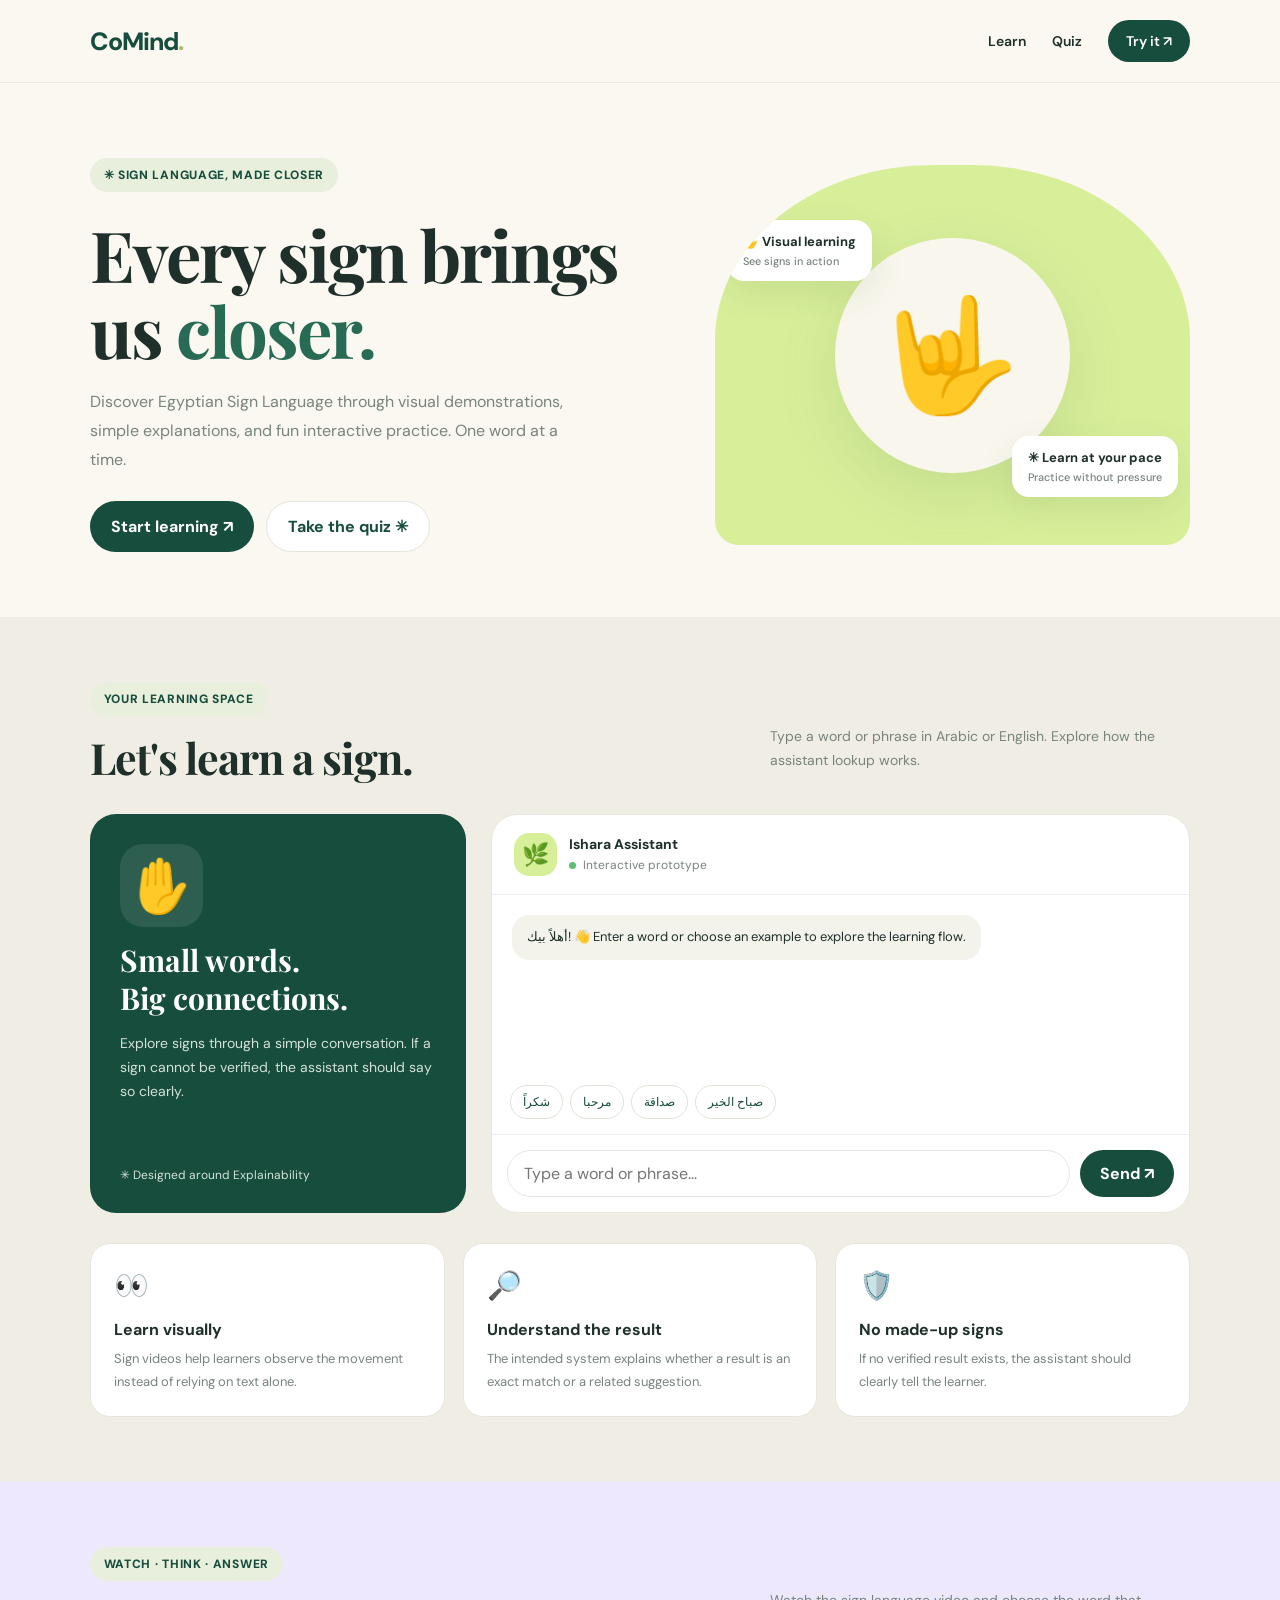
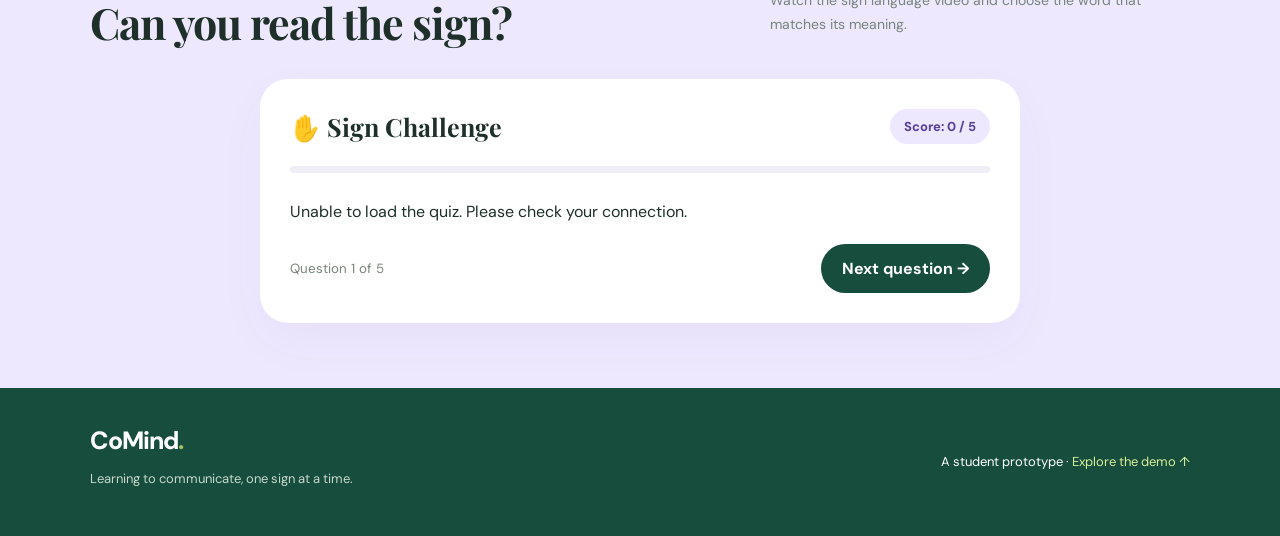
==== ISHARA/frontend/index.html @ 362e34e2 "Add Ishara project and Week 5 deliverables" ====
<!DOCTYPE html>
<html lang="en">
<head>
<meta charset="UTF-8">
<meta name="viewport" content="width=device-width, initial-scale=1.0">
<title>ISHARA | Learn Sign Language</title>

<style>
@import url('https://fonts.googleapis.com/css2?family=DM+Sans:wght@400;500;600;700;800&family=Playfair+Display:wght@600;700&display=swap');

:root {
  --green: #174d3d;
  --green2: #286b54;
  --cream: #faf8f0;
  --lime: #d8ef9a;
  --purple: #eee8ff;
  --ink: #1e3029;
  --muted: #78847c;
}

* { box-sizing: border-box; }
html { scroll-behavior: smooth; }

body {
  margin: 0;
  background: var(--cream);
  color: var(--ink);
  font-family: 'DM Sans', sans-serif;
}

button, input { font: inherit; }
button { cursor: pointer; }

nav {
  display: flex;
  align-items: center;
  justify-content: space-between;
  padding: 20px 7%;
  border-bottom: 1px solid #e8e8dd;
  background: var(--cream);
  position: sticky;
  top: 0;
  z-index: 10;
}

.logo {
  font-size: 25px;
  font-weight: 800;
  letter-spacing: -1px;
  color: var(--green);
}
.logo span { color: #a5bf62; }

.nav-links {
  display: flex;
  gap: 26px;
  align-items: center;
}

.nav-links a {
  text-decoration: none;
  color: var(--ink);
  font-size: 14px;
  font-weight: 600;
}

.nav-cta {
  background: var(--green);
  color: white !important;
  padding: 12px 18px;
  border-radius: 30px;
}

.hero {
  padding: 75px 7% 65px;
  display: grid;
  grid-template-columns: 1.1fr .9fr;
  gap: 45px;
  align-items: center;
}

.eyebrow {
  display: inline-flex;
  align-items: center;
  gap: 8px;
  background: #e8efdc;
  color: var(--green);
  padding: 9px 14px;
  border-radius: 30px;
  font-size: 12px;
  font-weight: 800;
  letter-spacing: .7px;
}

h1 {
  font-family: 'Playfair Display', serif;
  font-size: clamp(43px, 5.5vw, 72px);
  line-height: 1.08;
  letter-spacing: -2px;
  margin: 24px 0 20px;
}

h1 em { color: var(--green2); font-style: normal; }

.hero p {
  max-width: 500px;
  color: var(--muted);
  line-height: 1.8;
  font-size: 16px;
}

.hero-buttons {
  display: flex;
  gap: 12px;
  flex-wrap: wrap;
  margin-top: 27px;
}

.btn {
  border: 0;
  border-radius: 30px;
  padding: 14px 21px;
  font-weight: 700;
  transition: .2s;
}
.btn:hover { transform: translateY(-2px); }
.btn-primary { background: var(--green); color: white; }
.btn-light { background: white; color: var(--green); border: 1px solid #e5e5d9; }

.hero-art {
  min-height: 380px;
  background: var(--lime);
  border-radius: 46% 46% 24px 24px;
  position: relative;
  display: flex;
  justify-content: center;
  align-items: center;
  overflow: hidden;
}

.art-circle {
  width: 235px;
  height: 235px;
  border-radius: 50%;
  background: #f9f7ed;
  display: flex;
  align-items: center;
  justify-content: center;
  font-size: 110px;
  box-shadow: 0 20px 60px #476a3a22;
}

.float-card {
  position: absolute;
  background: white;
  border-radius: 17px;
  padding: 13px 16px;
  box-shadow: 0 12px 35px #243c2818;
  font-size: 13px;
  font-weight: 700;
}
.float-card small {
  display: block;
  color: var(--muted);
  font-weight: 500;
  margin-top: 4px;
}
.card-one { top: 55px; left: 12px; }
.card-two { bottom: 48px; right: 12px; }

.section {
  padding: 65px 7%;
  scroll-margin-top: 85px;
}

.section-heading {
  display: flex;
  align-items: end;
  justify-content: space-between;
  gap: 20px;
  margin-bottom: 28px;
}

.section-heading h2 {
  font-family: 'Playfair Display', serif;
  font-size: clamp(30px, 4vw, 43px);
  margin: 12px 0 0;
  letter-spacing: -1px;
}

.section-heading p {
  color: var(--muted);
  max-width: 420px;
  line-height: 1.7;
  font-size: 14px;
}

.chat-section { background: #f0eee4; }

.chat-layout {
  display: grid;
  grid-template-columns: .7fr 1.3fr;
  gap: 25px;
}

.chat-info {
  background: var(--green);
  color: white;
  border-radius: 26px;
  padding: 30px;
  display: flex;
  flex-direction: column;
  justify-content: space-between;
  min-height: 390px;
}

.chat-info h3 {
  font-family: 'Playfair Display', serif;
  font-size: 30px;
  line-height: 1.25;
  margin: 15px 0;
}
.chat-info p {
  color: #d4e2d8;
  line-height: 1.7;
  font-size: 14px;
}
.chat-icon {
  font-size: 52px;
  background: #ffffff18;
  width: 83px;
  height: 83px;
  display: grid;
  place-items: center;
  border-radius: 23px;
}

.chatbox {
  background: white;
  border-radius: 26px;
  border: 1px solid #e8e8dd;
  overflow: hidden;
  min-height: 390px;
  display: flex;
  flex-direction: column;
}

.chat-header {
  padding: 18px 22px;
  display: flex;
  align-items: center;
  gap: 12px;
  border-bottom: 1px solid #eee;
}

.bot-avatar {
  width: 43px;
  height: 43px;
  border-radius: 15px;
  background: var(--lime);
  display: grid;
  place-items: center;
  font-size: 22px;
}
.chat-header strong { display: block; font-size: 14px; }
.chat-header small { color: var(--muted); font-size: 12px; }
.online {
  width: 7px;
  height: 7px;
  display: inline-block;
  background: #61bd76;
  border-radius: 50%;
  margin-right: 4px;
}

.messages {
  padding: 20px;
  display: flex;
  flex-direction: column;
  gap: 13px;
  flex: 1;
  min-height: 190px;
  max-height: 310px;
  overflow-y: auto;
}

.message {
  max-width: 88%;
  border-radius: 17px;
  padding: 12px 15px;
  font-size: 13px;
  line-height: 1.6;
}
.bot-message { background: #f3f3ec; align-self: flex-start; }
.user-message { background: var(--green); color: white; align-self: flex-end; }

.quick-prompts {
  display: flex;
  flex-wrap: wrap;
  gap: 7px;
  padding: 0 18px 15px;
}
.quick-prompts button {
  background: white;
  border: 1px solid #dfe4d9;
  border-radius: 20px;
  padding: 8px 12px;
  font-size: 12px;
  color: var(--green);
}

.chat-input {
  display: flex;
  gap: 10px;
  border-top: 1px solid #eee;
  padding: 15px;
}
.chat-input input {
  min-width: 0;
  flex: 1;
  border: 1px solid #e5e5df;
  border-radius: 24px;
  padding: 12px 16px;
  outline: none;
}
.chat-input input:focus { border-color: var(--green2); }
.chat-input button { padding: 0 20px; }

.result-card {
  margin-top: 10px;
  padding: 13px;
  border-radius: 15px;
  background: white;
  border: 1px solid #e4e8dc;
}
.video-placeholder {
  background: #eaf0df;
  border-radius: 12px;
  min-height: 115px;
  display: flex;
  align-items: center;
  justify-content: center;
  flex-direction: column;
  gap: 6px;
  font-size: 32px;
}
.video-placeholder small { font-size: 11px; color: #60755d; }
.result-note { font-size: 11px; color: #68766a; margin-top: 9px; }

.features {
  display: grid;
  grid-template-columns: repeat(3,1fr);
  gap: 18px;
  margin-top: 30px;
}
.feature {
  border: 1px solid #e7e6dc;
  background: white;
  padding: 23px;
  border-radius: 20px;
}
.feature .emoji { font-size: 28px; }
.feature h3 { font-size: 16px; margin: 15px 0 8px; }
.feature p { color: var(--muted); font-size: 13px; line-height: 1.7; margin: 0; }

.quiz-section { background: var(--purple); }

.quiz-wrap {
  max-width: 760px;
  margin: 0 auto;
  background: white;
  border-radius: 28px;
  padding: 30px;
  box-shadow: 0 18px 50px #3226600a;
}

.quiz-top {
  display: flex;
  justify-content: space-between;
  align-items: center;
  gap: 15px;
}
.quiz-top h3 {
  font-family: 'Playfair Display', serif;
  font-size: 25px;
  margin: 0;
}
.score-pill {
  background: var(--purple);
  color: #59429a;
  border-radius: 25px;
  padding: 9px 14px;
  font-size: 13px;
  font-weight: 800;
}

.progress {
  height: 7px;
  background: #efedf5;
  border-radius: 10px;
  overflow: hidden;
  margin: 22px 0 28px;
}
.progress-bar {
  height: 100%;
  width: 0%;
  background: #8b72cb;
  transition: width .3s;
}

.question-count {
  font-size: 12px;
  color: #8b72cb;
  font-weight: 800;
  text-transform: uppercase;
  letter-spacing: 1px;
}
.question {
  font-size: 21px;
  font-weight: 800;
  line-height: 1.5;
  margin: 12px 0 20px;
}

.quiz-video-box {
  margin: 20px 0;
  padding: 12px;
  background: #f5f6ef;
  border-radius: 20px;
}
.quiz-video {
  width: 100%;
  max-height: 340px;
  min-height: 220px;
  display: block;
  object-fit: contain;
  background: #eaf0df;
  border-radius: 18px;
}
.quiz-video-label {
  font-size: 12px;
  color: #647565;
  margin: 8px 4px 2px;
}

.answers { display: grid; gap: 10px; }
.answer {
  display: flex;
  align-items: center;
  gap: 12px;
  width: 100%;
  text-align: left;
  padding: 15px 17px;
  background: white;
  border: 1px solid #e8e5ef;
  border-radius: 14px;
  color: var(--ink);
  transition: .2s;
}
.answer:hover:not(:disabled) {
  border-color: #286b54;
  background: #f3f8ef;
}
.answer.correct { background: #e6f5e8; border-color: #66b57b; }
.answer.wrong { background: #fff0ed; border-color: #e58d7c; }
.answer:disabled { cursor: default; opacity: 1; }
.answer-letter {
  display: grid;
  place-items: center;
  width: 32px;
  height: 32px;
  flex-shrink: 0;
  border-radius: 10px;
  background: #f0eee4;
  font-weight: 800;
}

.feedback {
  margin-top: 15px;
  font-size: 14px;
  line-height: 1.6;
  font-weight: 600;
}

.quiz-bottom {
  display: flex;
  justify-content: space-between;
  align-items: center;
  gap: 12px;
  margin-top: 22px;
}
.quiz-bottom small { color: var(--muted); }

footer {
  background: var(--green);
  color: white;
  padding: 36px 7%;
  display: flex;
  justify-content: space-between;
  align-items: center;
  gap: 20px;
  flex-wrap: wrap;
}
footer p { color: #c7d8cd; font-size: 13px; }
footer a { color: var(--lime); text-decoration: none; }

@media(max-width:800px) {
  .hero { grid-template-columns: 1fr; padding-top: 45px; }
  .hero-art { min-height: 300px; }
  .chat-layout { grid-template-columns: 1fr; }
  .chat-info { min-height: 250px; }
  .features { grid-template-columns: 1fr; }
  .section-heading { align-items: start; flex-direction: column; }
}

@media(max-width:520px) {
  nav { padding: 16px 5%; }
  .nav-links { gap: 12px; }
  .nav-links a { font-size: 12px; }
  .nav-cta { padding: 10px 12px; }
  .hero, .section { padding-left: 5%; padding-right: 5%; }
  .hero-art { min-height: 280px; }
  .art-circle { width: 175px; height: 175px; font-size: 80px; }
  .card-one { left: 5px; }
  .card-two { right: 5px; }
  .quiz-wrap { padding: 20px; }
  .question { font-size: 18px; }
}
</style>
</head>

<body>

<nav>
  <div class="logo">CoMind<span>.</span></div>
  <div class="nav-links">
    <a href="#learn">Learn</a>
    <a href="#quiz">Quiz</a>
    <a href="#learn" class="nav-cta">Try it ↗</a>
  </div>
</nav>

<header class="hero">
  <div>
    <div class="eyebrow">✳ SIGN LANGUAGE, MADE CLOSER</div>
    <h1>Every sign brings us <em>closer.</em></h1>
    <p>
      Discover Egyptian Sign Language through visual demonstrations,
      simple explanations, and fun interactive practice.
      One word at a time.
    </p>
    <div class="hero-buttons">
      <button class="btn btn-primary" onclick="document.querySelector('#learn').scrollIntoView()">Start learning ↗</button>
      <button class="btn btn-light" onclick="document.querySelector('#quiz').scrollIntoView()">Take the quiz ✳</button>
    </div>
  </div>

  <div class="hero-art">
    <div class="float-card card-one">✋ Visual learning<small>See signs in action</small></div>
    <div class="art-circle">🤟</div>
    <div class="float-card card-two">✳ Learn at your pace<small>Practice without pressure</small></div>
  </div>
</header>

<section class="section chat-section" id="learn">
  <div class="section-heading">
    <div>
      <div class="eyebrow">YOUR LEARNING SPACE</div>
      <h2>Let's learn a sign.</h2>
    </div>
    <p>Type a word or phrase in Arabic or English. Explore how the assistant lookup works.</p>
  </div>

  <div class="chat-layout">
    <div class="chat-info">
      <div>
        <div class="chat-icon">✋</div>
        <h3>Small words.<br>Big connections.</h3>
        <p>Explore signs through a simple conversation. If a sign cannot be verified, the assistant should say so clearly.</p>
      </div>
      <div style="font-size:12px;color:#d4e2d8">✳ Designed around Explainability</div>
    </div>

    <div class="chatbox">
      <div class="chat-header">
        <div class="bot-avatar">🌿</div>
        <div>
          <strong>Ishara Assistant</strong>
          <small><span class="online"></span> Interactive prototype</small>
        </div>
      </div>

      <div class="messages" id="messages" aria-live="polite">
        <div class="message bot-message">
          أهلاً بيك! 👋 Enter a word or choose an example to explore the learning flow.
        </div>
      </div>

      <div class="quick-prompts">
        <button type="button" onclick="sendWord('شكراً')">شكراً</button>
        <button type="button" onclick="sendWord('مرحبا')">مرحبا</button>
        <button type="button" onclick="sendWord('صداقة')">صداقة</button>
        <button type="button" onclick="sendWord('صباح الخير')">صباح الخير</button>
      </div>

      <form class="chat-input" id="chatForm">
        <input id="userInput" placeholder="Type a word or phrase..." autocomplete="off" required>
        <button class="btn btn-primary" type="submit">Send ↗</button>
      </form>
    </div>
  </div>

  <div class="features">
    <div class="feature">
      <div class="emoji">👀</div>
      <h3>Learn visually</h3>
      <p>Sign videos help learners observe the movement instead of relying on text alone.</p>
    </div>
    <div class="feature">
      <div class="emoji">🔎</div>
      <h3>Understand the result</h3>
      <p>The intended system explains whether a result is an exact match or a related suggestion.</p>
    </div>
    <div class="feature">
      <div class="emoji">🛡️</div>
      <h3>No made-up signs</h3>
      <p>If no verified result exists, the assistant should clearly tell the learner.</p>
    </div>
  </div>
</section>

<section class="section quiz-section" id="quiz">
  <div class="section-heading">
    <div>
      <div class="eyebrow">WATCH · THINK · ANSWER</div>
      <h2>Can you read the sign?</h2>
    </div>
    <p>Watch the sign language video and choose the word that matches its meaning.</p>
  </div>

  <div class="quiz-wrap">
    <div class="quiz-top">
      <h3>✋ Sign Challenge</h3>
      <div class="score-pill" id="scorePill">Score: 0 / 5</div>
    </div>

    <div class="progress">
      <div class="progress-bar" id="progressBar"></div>
    </div>

    <div id="quizContent"></div>

    <div class="quiz-bottom">
      <small id="quizStatus">Question 1 of 5</small>
      <button class="btn btn-primary" id="nextBtn" onclick="nextQuestion()" disabled>
        Next question →
      </button>
    </div>
  </div>
</section>

<footer>
  <div>
    <div class="logo" style="color:white">CoMind<span>.</span></div>
    <p>Learning to communicate, one sign at a time.</p>
  </div>
  <div style="font-size:13px">A student prototype · <a href="#learn">Explore the demo ↑</a></div>
</footer>

<script>
/*
  FRONT-END PROTOTYPE:
  Chat responses are simulated.
  Quiz videos must be supplied locally.
  Replace the example videos and meanings with verified dataset records.
*/

const demoSigns = {
  "شكراً": { english: "Thank you" },
  "مرحبا": { english: "Hello" },
  "صداقة": { english: "Friendship" },
  "صباح الخير": { english: "Good morning" }
};

const messages = document.getElementById("messages");
const input = document.getElementById("userInput");

function addMessage(text, type) {
  const div = document.createElement("div");
  div.className = "message " + type;
  div.textContent = text;
  messages.appendChild(div);
  messages.scrollTop = messages.scrollHeight;
}

function sendWord(word) {
  input.value = word;
  document.getElementById("chatForm").requestSubmit();
}

document.getElementById("chatForm").addEventListener("submit", async function(e) {
    e.preventDefault();

    const word = input.value.trim();
    if (!word) return;

    addMessage(word, "user-message");
    input.value = "";

    try {
        const response = await fetch("http://127.0.0.1:8000/chat", {
            method: "POST",
            headers: {
                "Content-Type": "application/json"
            },
            body: JSON.stringify({
                message: word
            })
        });

        if (!response.ok) {
            throw new Error("Backend request failed");
        }

        const data = await response.json();

        // If no matching sign was found
        if (data.status === "not_found") {
            addMessage(data.reply, "bot-message");
            return;
        }

        // Create the bot message
        const div = document.createElement("div");
        div.className = "message bot-message";

        // Display the reply
        const intro = document.createElement("div");
        intro.textContent = data.reply;
        div.appendChild(intro);

        // Create result card
        const card = document.createElement("div");
        card.className = "result-card";

        // Create the actual video element
        const video = document.createElement("video");
        video.controls = true;
        video.preload = "metadata";
        video.playsInline = true;
        video.src = "http://127.0.0.1:8000" + data.video_url;

        video.style.width = "100%";
        video.style.maxWidth = "350px";
        video.style.borderRadius = "12px";
        video.style.marginTop = "10px";

        card.appendChild(video);

        // Display word translations
        const title = document.createElement("p");
        title.style.fontWeight = "800";
        title.textContent = data.arabic + " · " + data.english;
        card.appendChild(title);

        div.appendChild(card);

        messages.appendChild(div);
        messages.scrollTop = messages.scrollHeight;

    } catch (error) {
        console.error("Chat error:", error);

        addMessage(
            "Sorry, I couldn't connect to the server. Please try again.",
            "bot-message"
        );
    }
});

/* QUIZ: video + four meaning choices */


/* QUIZ: Load questions from Ishara Backend */

let questions = [];
let current = 0;
let score = 0;
let answered = false;

async function loadQuiz() {
  const content = document.getElementById("quizContent");

  try {
    content.textContent = "Loading quiz questions...";

    const response = await fetch("http://127.0.0.1:8000/quiz");

    if (!response.ok) {
      throw new Error("Failed to load quiz questions");
    }

    const data = await response.json();

    if (data.status !== "success" || !data.questions.length) {
      throw new Error("No quiz questions available");
    }

    const allWords = data.questions;

    questions = allWords.map(question => {
      const otherWords = allWords.filter(
        word => word.id !== question.id
      );

      const wrongOptions = otherWords
        .map(word => word.arabic)
        .sort(() => Math.random() - 0.5)
        .slice(0, 3);

      const options = [
        question.arabic,
        ...wrongOptions
      ].sort(() => Math.random() - 0.5);

      return {
        word: question.arabic,
        video: "http://127.0.0.1:8000" + question.video_url,
        options: options,
        correct: options.indexOf(question.arabic)
      };
    });

    current = 0;
    score = 0;
    renderQuestion();

  } catch (error) {
    console.error("Quiz loading error:", error);
    content.textContent =
      "Unable to load the quiz. Please check your connection.";
  }
}

function renderQuestion() {
  answered = false;

  const q = questions[current];
  const content = document.getElementById("quizContent");
  const nextBtn = document.getElementById("nextBtn");

  content.replaceChildren();
  nextBtn.disabled = true;
  nextBtn.style.display = "inline-block";
  nextBtn.textContent =
    current === questions.length - 1 ? "See results →" : "Next question →";

  document.getElementById("scorePill").textContent =
    `Score: ${score} / ${questions.length}`;

  document.getElementById("quizStatus").textContent =
    `Question ${current + 1} of ${questions.length}`;

  document.getElementById("progressBar").style.width =
    `${(current / questions.length) * 100}%`;

  const count = document.createElement("div");
  count.className = "question-count";
  count.textContent = `QUESTION 0${current + 1}`;
  content.appendChild(count);

  const videoBox = document.createElement("div");
  videoBox.className = "quiz-video-box";

  const video = document.createElement("video");
  video.className = "quiz-video";
  video.controls = true;
  video.preload = "metadata";
  video.playsInline = true;
  video.src = q.video;

  videoBox.appendChild(video);

  const label = document.createElement("div");
  label.className = "quiz-video-label";
  label.textContent = "Watch carefully, then choose the meaning.";
  videoBox.appendChild(label);

  content.appendChild(videoBox);

  const title = document.createElement("div");
  title.className = "question";
  title.textContent = "What does this sign mean?";
  content.appendChild(title);

  const answers = document.createElement("div");
  answers.className = "answers";

  q.options.forEach((option, index) => {
    const button = document.createElement("button");
    button.type = "button";
    button.className = "answer";

    const letter = document.createElement("span");
    letter.className = "answer-letter";
    letter.textContent = String.fromCharCode(65 + index);

    const text = document.createElement("span");
    text.textContent = option;

    button.append(letter, text);
    button.addEventListener("click", () => chooseAnswer(index));
    answers.appendChild(button);
  });

  content.appendChild(answers);

  const feedback = document.createElement("div");
  feedback.className = "feedback";
  feedback.id = "feedback";
  content.appendChild(feedback);
}

function chooseAnswer(index) {
  if (answered) return;
  answered = true;

  const q = questions[current];
  const buttons = document.querySelectorAll("#quizContent .answer");
  const feedback = document.getElementById("feedback");

  buttons.forEach(button => button.disabled = true);
  buttons[q.correct].classList.add("correct");

  if (index === q.correct) {
    score++;
    feedback.textContent = "✓ Correct! Great job!";
    feedback.style.color = "#237544";
  } else {
    buttons[index].classList.add("wrong");
    feedback.textContent =
      `Not quite! The correct answer is "${q.options[q.correct]}".`;
    feedback.style.color = "#b44c3e";
  }

  document.getElementById("scorePill").textContent =
    `Score: ${score} / ${questions.length}`;

  document.getElementById("nextBtn").disabled = false;
}

function nextQuestion() {
  if (!answered) return;

  if (current < questions.length - 1) {
    current++;
    renderQuestion();
  } else {
    showResults();
  }
}

function showResults() {
  const content = document.getElementById("quizContent");
  content.replaceChildren();

  document.getElementById("progressBar").style.width = "100%";
  document.getElementById("quizStatus").textContent = "Quiz completed!";
  document.getElementById("scorePill").textContent =
    `Score: ${score} / ${questions.length}`;

  const heading = document.createElement("h3");
  heading.textContent = score === questions.length
    ? "🏆 Perfect score!"
    : "🌟 Quiz completed!";
  content.appendChild(heading);

  const result = document.createElement("p");
  result.textContent =
    `You scored ${score} out of ${questions.length}. Keep practicing!`;
  content.appendChild(result);

  const restart = document.createElement("button");
  restart.className = "btn btn-primary";
  restart.textContent = "↻ Try again";
  restart.onclick = () => {
    current = 0;
    score = 0;
    renderQuestion();
  };
  content.appendChild(restart);

  document.getElementById("nextBtn").style.display = "none";
}

loadQuiz();

</script>

</body>
</html>
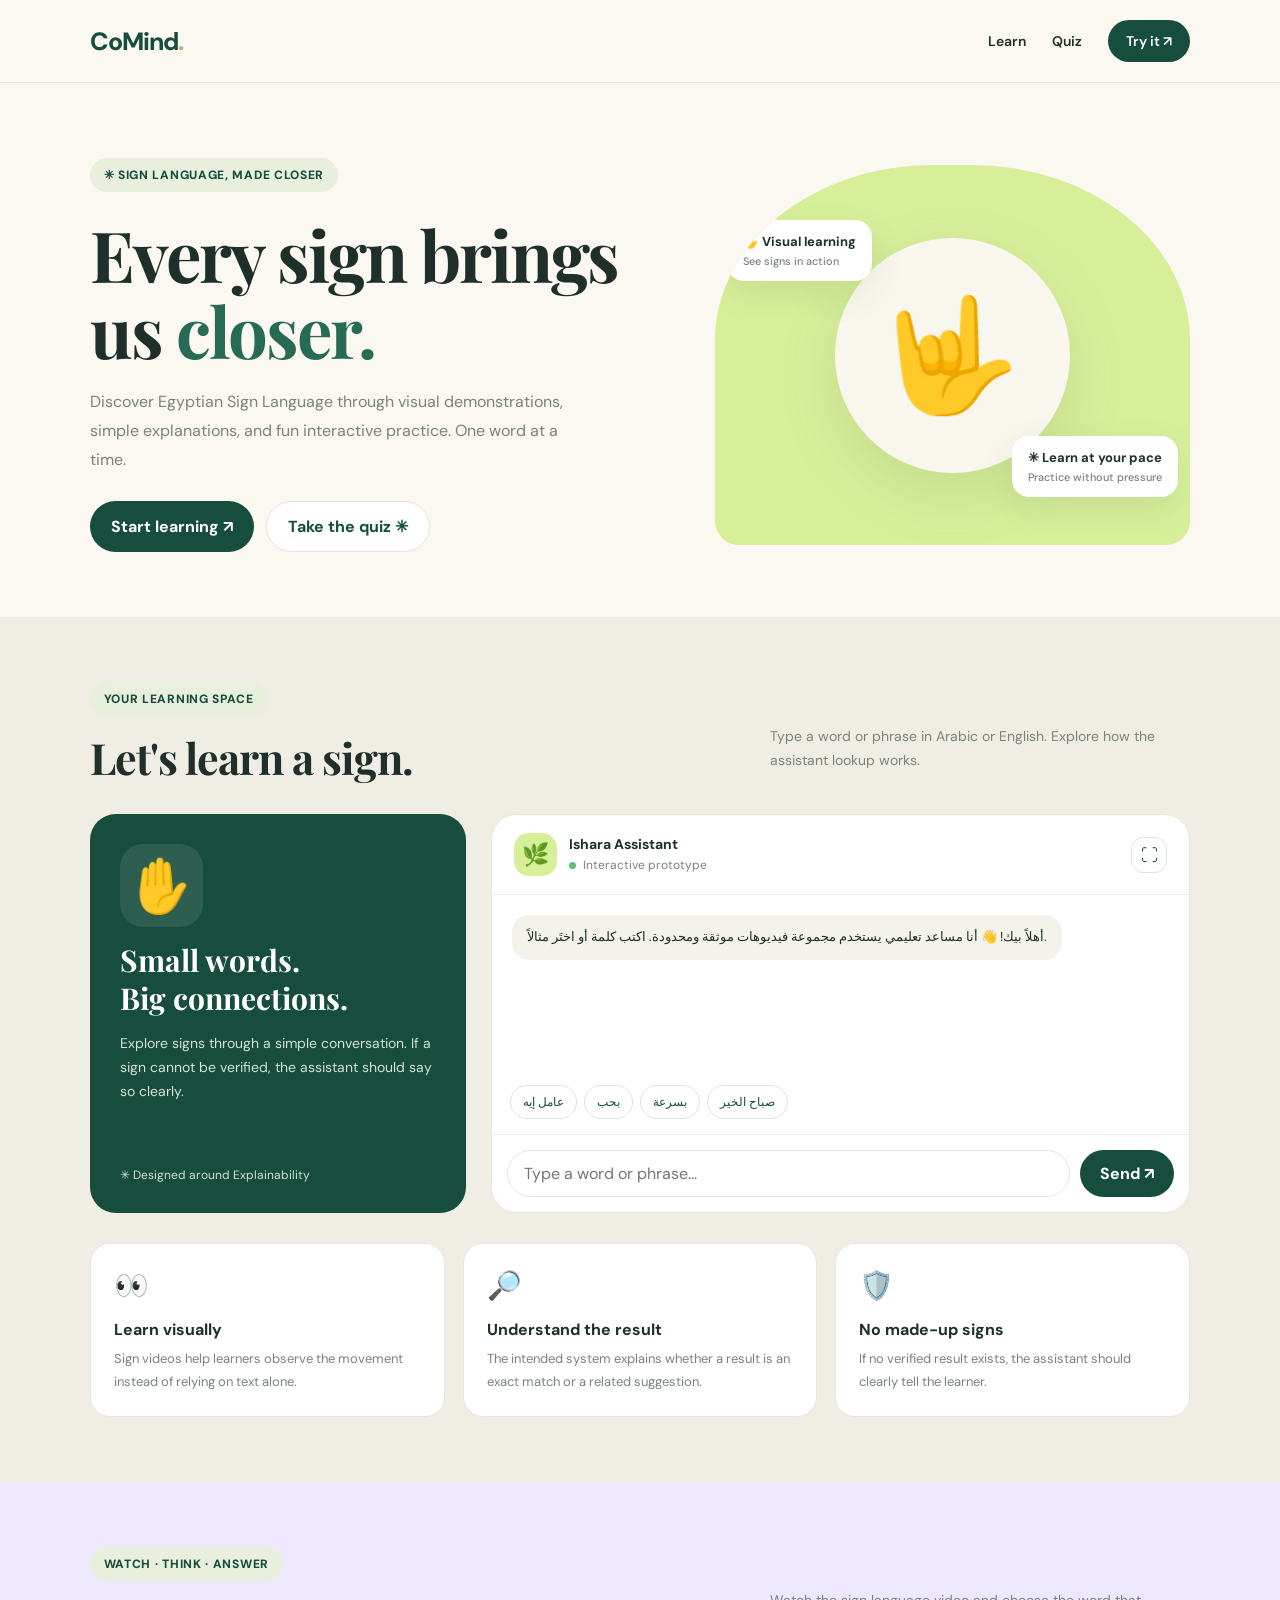
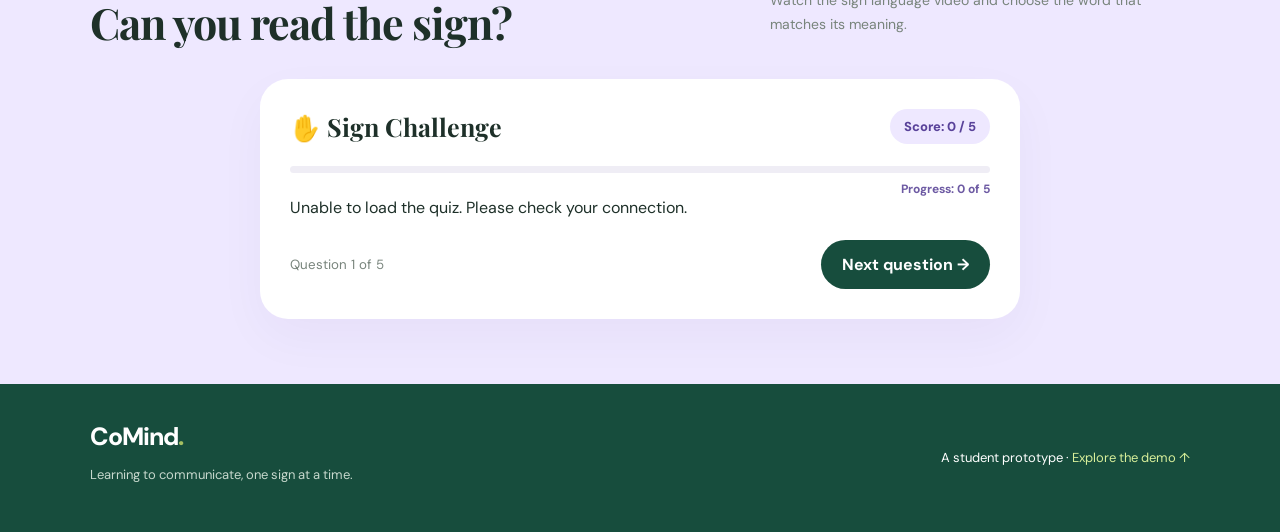
==== commit 9441f792: "add the model and fix imports" ====
--- a/ISHARA/frontend/index.html
+++ b/ISHARA/frontend/index.html
@@ -6,528 +6,7 @@
 <meta name="viewport" content="width=device-width, initial-scale=1.0">
 <title>ISHARA | Learn Sign Language</title>
 
-<style>
-@import url('https://fonts.googleapis.com/css2?family=DM+Sans:wght@400;500;600;700;800&family=Playfair+Display:wght@600;700&display=swap');
-
-:root {
-  --green: #174d3d;
-  --green2: #286b54;
-  --cream: #faf8f0;
-  --lime: #d8ef9a;
-  --purple: #eee8ff;
-  --ink: #1e3029;
-  --muted: #78847c;
-}
-
-* { box-sizing: border-box; }
-html { scroll-behavior: smooth; }
-
-body {
-  margin: 0;
-  background: var(--cream);
-  color: var(--ink);
-  font-family: 'DM Sans', sans-serif;
-}
-
-button, input { font: inherit; }
-button { cursor: pointer; }
-
-nav {
-  display: flex;
-  align-items: center;
-  justify-content: space-between;
-  padding: 20px 7%;
-  border-bottom: 1px solid #e8e8dd;
-  background: var(--cream);
-  position: sticky;
-  top: 0;
-  z-index: 10;
-}
-
-.logo {
-  font-size: 25px;
-  font-weight: 800;
-  letter-spacing: -1px;
-  color: var(--green);
-}
-.logo span { color: #a5bf62; }
-
-.nav-links {
-  display: flex;
-  gap: 26px;
-  align-items: center;
-}
-
-.nav-links a {
-  text-decoration: none;
-  color: var(--ink);
-  font-size: 14px;
-  font-weight: 600;
-}
-
-.nav-cta {
-  background: var(--green);
-  color: white !important;
-  padding: 12px 18px;
-  border-radius: 30px;
-}
-
-.hero {
-  padding: 75px 7% 65px;
-  display: grid;
-  grid-template-columns: 1.1fr .9fr;
-  gap: 45px;
-  align-items: center;
-}
-
-.eyebrow {
-  display: inline-flex;
-  align-items: center;
-  gap: 8px;
-  background: #e8efdc;
-  color: var(--green);
-  padding: 9px 14px;
-  border-radius: 30px;
-  font-size: 12px;
-  font-weight: 800;
-  letter-spacing: .7px;
-}
-
-h1 {
-  font-family: 'Playfair Display', serif;
-  font-size: clamp(43px, 5.5vw, 72px);
-  line-height: 1.08;
-  letter-spacing: -2px;
-  margin: 24px 0 20px;
-}
-
-h1 em { color: var(--green2); font-style: normal; }
-
-.hero p {
-  max-width: 500px;
-  color: var(--muted);
-  line-height: 1.8;
-  font-size: 16px;
-}
-
-.hero-buttons {
-  display: flex;
-  gap: 12px;
-  flex-wrap: wrap;
-  margin-top: 27px;
-}
-
-.btn {
-  border: 0;
-  border-radius: 30px;
-  padding: 14px 21px;
-  font-weight: 700;
-  transition: .2s;
-}
-.btn:hover { transform: translateY(-2px); }
-.btn-primary { background: var(--green); color: white; }
-.btn-light { background: white; color: var(--green); border: 1px solid #e5e5d9; }
-
-.hero-art {
-  min-height: 380px;
-  background: var(--lime);
-  border-radius: 46% 46% 24px 24px;
-  position: relative;
-  display: flex;
-  justify-content: center;
-  align-items: center;
-  overflow: hidden;
-}
-
-.art-circle {
-  width: 235px;
-  height: 235px;
-  border-radius: 50%;
-  background: #f9f7ed;
-  display: flex;
-  align-items: center;
-  justify-content: center;
-  font-size: 110px;
-  box-shadow: 0 20px 60px #476a3a22;
-}
-
-.float-card {
-  position: absolute;
-  background: white;
-  border-radius: 17px;
-  padding: 13px 16px;
-  box-shadow: 0 12px 35px #243c2818;
-  font-size: 13px;
-  font-weight: 700;
-}
-.float-card small {
-  display: block;
-  color: var(--muted);
-  font-weight: 500;
-  margin-top: 4px;
-}
-.card-one { top: 55px; left: 12px; }
-.card-two { bottom: 48px; right: 12px; }
-
-.section {
-  padding: 65px 7%;
-  scroll-margin-top: 85px;
-}
-
-.section-heading {
-  display: flex;
-  align-items: end;
-  justify-content: space-between;
-  gap: 20px;
-  margin-bottom: 28px;
-}
-
-.section-heading h2 {
-  font-family: 'Playfair Display', serif;
-  font-size: clamp(30px, 4vw, 43px);
-  margin: 12px 0 0;
-  letter-spacing: -1px;
-}
-
-.section-heading p {
-  color: var(--muted);
-  max-width: 420px;
-  line-height: 1.7;
-  font-size: 14px;
-}
-
-.chat-section { background: #f0eee4; }
-
-.chat-layout {
-  display: grid;
-  grid-template-columns: .7fr 1.3fr;
-  gap: 25px;
-}
-
-.chat-info {
-  background: var(--green);
-  color: white;
-  border-radius: 26px;
-  padding: 30px;
-  display: flex;
-  flex-direction: column;
-  justify-content: space-between;
-  min-height: 390px;
-}
-
-.chat-info h3 {
-  font-family: 'Playfair Display', serif;
-  font-size: 30px;
-  line-height: 1.25;
-  margin: 15px 0;
-}
-.chat-info p {
-  color: #d4e2d8;
-  line-height: 1.7;
-  font-size: 14px;
-}
-.chat-icon {
-  font-size: 52px;
-  background: #ffffff18;
-  width: 83px;
-  height: 83px;
-  display: grid;
-  place-items: center;
-  border-radius: 23px;
-}
-
-.chatbox {
-  background: white;
-  border-radius: 26px;
-  border: 1px solid #e8e8dd;
-  overflow: hidden;
-  min-height: 390px;
-  display: flex;
-  flex-direction: column;
-}
-
-.chat-header {
-  padding: 18px 22px;
-  display: flex;
-  align-items: center;
-  gap: 12px;
-  border-bottom: 1px solid #eee;
-}
-
-.bot-avatar {
-  width: 43px;
-  height: 43px;
-  border-radius: 15px;
-  background: var(--lime);
-  display: grid;
-  place-items: center;
-  font-size: 22px;
-}
-.chat-header strong { display: block; font-size: 14px; }
-.chat-header small { color: var(--muted); font-size: 12px; }
-.online {
-  width: 7px;
-  height: 7px;
-  display: inline-block;
-  background: #61bd76;
-  border-radius: 50%;
-  margin-right: 4px;
-}
-
-.messages {
-  padding: 20px;
-  display: flex;
-  flex-direction: column;
-  gap: 13px;
-  flex: 1;
-  min-height: 190px;
-  max-height: 310px;
-  overflow-y: auto;
-}
-
-.message {
-  max-width: 88%;
-  border-radius: 17px;
-  padding: 12px 15px;
-  font-size: 13px;
-  line-height: 1.6;
-}
-.bot-message { background: #f3f3ec; align-self: flex-start; }
-.user-message { background: var(--green); color: white; align-self: flex-end; }
-
-.quick-prompts {
-  display: flex;
-  flex-wrap: wrap;
-  gap: 7px;
-  padding: 0 18px 15px;
-}
-.quick-prompts button {
-  background: white;
-  border: 1px solid #dfe4d9;
-  border-radius: 20px;
-  padding: 8px 12px;
-  font-size: 12px;
-  color: var(--green);
-}
-
-.chat-input {
-  display: flex;
-  gap: 10px;
-  border-top: 1px solid #eee;
-  padding: 15px;
-}
-.chat-input input {
-  min-width: 0;
-  flex: 1;
-  border: 1px solid #e5e5df;
-  border-radius: 24px;
-  padding: 12px 16px;
-  outline: none;
-}
-.chat-input input:focus { border-color: var(--green2); }
-.chat-input button { padding: 0 20px; }
-
-.result-card {
-  margin-top: 10px;
-  padding: 13px;
-  border-radius: 15px;
-  background: white;
-  border: 1px solid #e4e8dc;
-}
-.video-placeholder {
-  background: #eaf0df;
-  border-radius: 12px;
-  min-height: 115px;
-  display: flex;
-  align-items: center;
-  justify-content: center;
-  flex-direction: column;
-  gap: 6px;
-  font-size: 32px;
-}
-.video-placeholder small { font-size: 11px; color: #60755d; }
-.result-note { font-size: 11px; color: #68766a; margin-top: 9px; }
-
-.features {
-  display: grid;
-  grid-template-columns: repeat(3,1fr);
-  gap: 18px;
-  margin-top: 30px;
-}
-.feature {
-  border: 1px solid #e7e6dc;
-  background: white;
-  padding: 23px;
-  border-radius: 20px;
-}
-.feature .emoji { font-size: 28px; }
-.feature h3 { font-size: 16px; margin: 15px 0 8px; }
-.feature p { color: var(--muted); font-size: 13px; line-height: 1.7; margin: 0; }
-
-.quiz-section { background: var(--purple); }
-
-.quiz-wrap {
-  max-width: 760px;
-  margin: 0 auto;
-  background: white;
-  border-radius: 28px;
-  padding: 30px;
-  box-shadow: 0 18px 50px #3226600a;
-}
-
-.quiz-top {
-  display: flex;
-  justify-content: space-between;
-  align-items: center;
-  gap: 15px;
-}
-.quiz-top h3 {
-  font-family: 'Playfair Display', serif;
-  font-size: 25px;
-  margin: 0;
-}
-.score-pill {
-  background: var(--purple);
-  color: #59429a;
-  border-radius: 25px;
-  padding: 9px 14px;
-  font-size: 13px;
-  font-weight: 800;
-}
-
-.progress {
-  height: 7px;
-  background: #efedf5;
-  border-radius: 10px;
-  overflow: hidden;
-  margin: 22px 0 28px;
-}
-.progress-bar {
-  height: 100%;
-  width: 0%;
-  background: #8b72cb;
-  transition: width .3s;
-}
-
-.question-count {
-  font-size: 12px;
-  color: #8b72cb;
-  font-weight: 800;
-  text-transform: uppercase;
-  letter-spacing: 1px;
-}
-.question {
-  font-size: 21px;
-  font-weight: 800;
-  line-height: 1.5;
-  margin: 12px 0 20px;
-}
-
-.quiz-video-box {
-  margin: 20px 0;
-  padding: 12px;
-  background: #f5f6ef;
-  border-radius: 20px;
-}
-.quiz-video {
-  width: 100%;
-  max-height: 340px;
-  min-height: 220px;
-  display: block;
-  object-fit: contain;
-  background: #eaf0df;
-  border-radius: 18px;
-}
-.quiz-video-label {
-  font-size: 12px;
-  color: #647565;
-  margin: 8px 4px 2px;
-}
-
-.answers { display: grid; gap: 10px; }
-.answer {
-  display: flex;
-  align-items: center;
-  gap: 12px;
-  width: 100%;
-  text-align: left;
-  padding: 15px 17px;
-  background: white;
-  border: 1px solid #e8e5ef;
-  border-radius: 14px;
-  color: var(--ink);
-  transition: .2s;
-}
-.answer:hover:not(:disabled) {
-  border-color: #286b54;
-  background: #f3f8ef;
-}
-.answer.correct { background: #e6f5e8; border-color: #66b57b; }
-.answer.wrong { background: #fff0ed; border-color: #e58d7c; }
-.answer:disabled { cursor: default; opacity: 1; }
-.answer-letter {
-  display: grid;
-  place-items: center;
-  width: 32px;
-  height: 32px;
-  flex-shrink: 0;
-  border-radius: 10px;
-  background: #f0eee4;
-  font-weight: 800;
-}
-
-.feedback {
-  margin-top: 15px;
-  font-size: 14px;
-  line-height: 1.6;
-  font-weight: 600;
-}
-
-.quiz-bottom {
-  display: flex;
-  justify-content: space-between;
-  align-items: center;
-  gap: 12px;
-  margin-top: 22px;
-}
-.quiz-bottom small { color: var(--muted); }
-
-footer {
-  background: var(--green);
-  color: white;
-  padding: 36px 7%;
-  display: flex;
-  justify-content: space-between;
-  align-items: center;
-  gap: 20px;
-  flex-wrap: wrap;
-}
-footer p { color: #c7d8cd; font-size: 13px; }
-footer a { color: var(--lime); text-decoration: none; }
-
-@media(max-width:800px) {
-  .hero { grid-template-columns: 1fr; padding-top: 45px; }
-  .hero-art { min-height: 300px; }
-  .chat-layout { grid-template-columns: 1fr; }
-  .chat-info { min-height: 250px; }
-  .features { grid-template-columns: 1fr; }
-  .section-heading { align-items: start; flex-direction: column; }
-}
-
-@media(max-width:520px) {
-  nav { padding: 16px 5%; }
-  .nav-links { gap: 12px; }
-  .nav-links a { font-size: 12px; }
-  .nav-cta { padding: 10px 12px; }
-  .hero, .section { padding-left: 5%; padding-right: 5%; }
-  .hero-art { min-height: 280px; }
-  .art-circle { width: 175px; height: 175px; font-size: 80px; }
-  .card-one { left: 5px; }
-  .card-two { right: 5px; }
-  .quiz-wrap { padding: 20px; }
-  .question { font-size: 18px; }
-}
-</style>
+<link rel="stylesheet" href="style.css">
 </head>
 
 <body>
@@ -582,25 +61,26 @@
       <div style="font-size:12px;color:#d4e2d8">✳ Designed around Explainability</div>
     </div>
 
-    <div class="chatbox">
+    <div class="chatbox" id="chatbox">
       <div class="chat-header">
         <div class="bot-avatar">🌿</div>
-        <div>
+        <div class="chat-header-title">
           <strong>Ishara Assistant</strong>
           <small><span class="online"></span> Interactive prototype</small>
         </div>
+        <button class="chat-maximize" id="chatMaximize" type="button" aria-label="Maximize chat" title="Maximize chat">⛶</button>
       </div>
 
       <div class="messages" id="messages" aria-live="polite">
         <div class="message bot-message">
-          أهلاً بيك! 👋 Enter a word or choose an example to explore the learning flow.
+          أهلاً بيك! 👋 أنا مساعد تعليمي يستخدم مجموعة فيديوهات موثقة ومحدودة. اكتب كلمة أو اختَر مثالاً.
         </div>
       </div>
 
       <div class="quick-prompts">
-        <button type="button" onclick="sendWord('شكراً')">شكراً</button>
-        <button type="button" onclick="sendWord('مرحبا')">مرحبا</button>
-        <button type="button" onclick="sendWord('صداقة')">صداقة</button>
+        <button type="button" onclick="sendWord('عامل إيه')">عامل إيه</button>
+        <button type="button" onclick="sendWord('بحب')">بحب</button>
+        <button type="button" onclick="sendWord('بسرعة')">بسرعة</button>
         <button type="button" onclick="sendWord('صباح الخير')">صباح الخير</button>
       </div>
 
@@ -648,6 +128,7 @@
     <div class="progress">
       <div class="progress-bar" id="progressBar"></div>
     </div>
+      <div class="progress-label" id="progressLabel" aria-live="polite">Progress: 0 of 5</div>
 
     <div id="quizContent"></div>
 
@@ -668,335 +149,7 @@
   <div style="font-size:13px">A student prototype · <a href="#learn">Explore the demo ↑</a></div>
 </footer>
 
-<script>
-/*
-  FRONT-END PROTOTYPE:
-  Chat responses are simulated.
-  Quiz videos must be supplied locally.
-  Replace the example videos and meanings with verified dataset records.
-*/
-
-const demoSigns = {
-  "شكراً": { english: "Thank you" },
-  "مرحبا": { english: "Hello" },
-  "صداقة": { english: "Friendship" },
-  "صباح الخير": { english: "Good morning" }
-};
-
-const messages = document.getElementById("messages");
-const input = document.getElementById("userInput");
-
-function addMessage(text, type) {
-  const div = document.createElement("div");
-  div.className = "message " + type;
-  div.textContent = text;
-  messages.appendChild(div);
-  messages.scrollTop = messages.scrollHeight;
-}
-
-function sendWord(word) {
-  input.value = word;
-  document.getElementById("chatForm").requestSubmit();
-}
-
-document.getElementById("chatForm").addEventListener("submit", async function(e) {
-    e.preventDefault();
-
-    const word = input.value.trim();
-    if (!word) return;
-
-    addMessage(word, "user-message");
-    input.value = "";
-
-    try {
-        const response = await fetch("http://127.0.0.1:8000/chat", {
-            method: "POST",
-            headers: {
-                "Content-Type": "application/json"
-            },
-            body: JSON.stringify({
-                message: word
-            })
-        });
-
-        if (!response.ok) {
-            throw new Error("Backend request failed");
-        }
-
-        const data = await response.json();
-
-        // If no matching sign was found
-        if (data.status === "not_found") {
-            addMessage(data.reply, "bot-message");
-            return;
-        }
-
-        // Create the bot message
-        const div = document.createElement("div");
-        div.className = "message bot-message";
-
-        // Display the reply
-        const intro = document.createElement("div");
-        intro.textContent = data.reply;
-        div.appendChild(intro);
-
-        // Create result card
-        const card = document.createElement("div");
-        card.className = "result-card";
-
-        // Create the actual video element
-        const video = document.createElement("video");
-        video.controls = true;
-        video.preload = "metadata";
-        video.playsInline = true;
-        video.src = "http://127.0.0.1:8000" + data.video_url;
-
-        video.style.width = "100%";
-        video.style.maxWidth = "350px";
-        video.style.borderRadius = "12px";
-        video.style.marginTop = "10px";
-
-        card.appendChild(video);
-
-        // Display word translations
-        const title = document.createElement("p");
-        title.style.fontWeight = "800";
-        title.textContent = data.arabic + " · " + data.english;
-        card.appendChild(title);
-
-        div.appendChild(card);
-
-        messages.appendChild(div);
-        messages.scrollTop = messages.scrollHeight;
-
-    } catch (error) {
-        console.error("Chat error:", error);
-
-        addMessage(
-            "Sorry, I couldn't connect to the server. Please try again.",
-            "bot-message"
-        );
-    }
-});
-
-/* QUIZ: video + four meaning choices */
-
-
-/* QUIZ: Load questions from Ishara Backend */
-
-let questions = [];
-let current = 0;
-let score = 0;
-let answered = false;
-
-async function loadQuiz() {
-  const content = document.getElementById("quizContent");
-
-  try {
-    content.textContent = "Loading quiz questions...";
-
-    const response = await fetch("http://127.0.0.1:8000/quiz");
-
-    if (!response.ok) {
-      throw new Error("Failed to load quiz questions");
-    }
-
-    const data = await response.json();
-
-    if (data.status !== "success" || !data.questions.length) {
-      throw new Error("No quiz questions available");
-    }
-
-    const allWords = data.questions;
-
-    questions = allWords.map(question => {
-      const otherWords = allWords.filter(
-        word => word.id !== question.id
-      );
-
-      const wrongOptions = otherWords
-        .map(word => word.arabic)
-        .sort(() => Math.random() - 0.5)
-        .slice(0, 3);
-
-      const options = [
-        question.arabic,
-        ...wrongOptions
-      ].sort(() => Math.random() - 0.5);
-
-      return {
-        word: question.arabic,
-        video: "http://127.0.0.1:8000" + question.video_url,
-        options: options,
-        correct: options.indexOf(question.arabic)
-      };
-    });
-
-    current = 0;
-    score = 0;
-    renderQuestion();
-
-  } catch (error) {
-    console.error("Quiz loading error:", error);
-    content.textContent =
-      "Unable to load the quiz. Please check your connection.";
-  }
-}
-
-function renderQuestion() {
-  answered = false;
-
-  const q = questions[current];
-  const content = document.getElementById("quizContent");
-  const nextBtn = document.getElementById("nextBtn");
-
-  content.replaceChildren();
-  nextBtn.disabled = true;
-  nextBtn.style.display = "inline-block";
-  nextBtn.textContent =
-    current === questions.length - 1 ? "See results →" : "Next question →";
-
-  document.getElementById("scorePill").textContent =
-    `Score: ${score} / ${questions.length}`;
-
-  document.getElementById("quizStatus").textContent =
-    `Question ${current + 1} of ${questions.length}`;
-
-  document.getElementById("progressBar").style.width =
-    `${(current / questions.length) * 100}%`;
-
-  const count = document.createElement("div");
-  count.className = "question-count";
-  count.textContent = `QUESTION 0${current + 1}`;
-  content.appendChild(count);
-
-  const videoBox = document.createElement("div");
-  videoBox.className = "quiz-video-box";
-
-  const video = document.createElement("video");
-  video.className = "quiz-video";
-  video.controls = true;
-  video.preload = "metadata";
-  video.playsInline = true;
-  video.src = q.video;
-
-  videoBox.appendChild(video);
-
-  const label = document.createElement("div");
-  label.className = "quiz-video-label";
-  label.textContent = "Watch carefully, then choose the meaning.";
-  videoBox.appendChild(label);
-
-  content.appendChild(videoBox);
-
-  const title = document.createElement("div");
-  title.className = "question";
-  title.textContent = "What does this sign mean?";
-  content.appendChild(title);
-
-  const answers = document.createElement("div");
-  answers.className = "answers";
-
-  q.options.forEach((option, index) => {
-    const button = document.createElement("button");
-    button.type = "button";
-    button.className = "answer";
-
-    const letter = document.createElement("span");
-    letter.className = "answer-letter";
-    letter.textContent = String.fromCharCode(65 + index);
-
-    const text = document.createElement("span");
-    text.textContent = option;
-
-    button.append(letter, text);
-    button.addEventListener("click", () => chooseAnswer(index));
-    answers.appendChild(button);
-  });
-
-  content.appendChild(answers);
-
-  const feedback = document.createElement("div");
-  feedback.className = "feedback";
-  feedback.id = "feedback";
-  content.appendChild(feedback);
-}
-
-function chooseAnswer(index) {
-  if (answered) return;
-  answered = true;
-
-  const q = questions[current];
-  const buttons = document.querySelectorAll("#quizContent .answer");
-  const feedback = document.getElementById("feedback");
-
-  buttons.forEach(button => button.disabled = true);
-  buttons[q.correct].classList.add("correct");
-
-  if (index === q.correct) {
-    score++;
-    feedback.textContent = "✓ Correct! Great job!";
-    feedback.style.color = "#237544";
-  } else {
-    buttons[index].classList.add("wrong");
-    feedback.textContent =
-      `Not quite! The correct answer is "${q.options[q.correct]}".`;
-    feedback.style.color = "#b44c3e";
-  }
-
-  document.getElementById("scorePill").textContent =
-    `Score: ${score} / ${questions.length}`;
-
-  document.getElementById("nextBtn").disabled = false;
-}
-
-function nextQuestion() {
-  if (!answered) return;
-
-  if (current < questions.length - 1) {
-    current++;
-    renderQuestion();
-  } else {
-    showResults();
-  }
-}
-
-function showResults() {
-  const content = document.getElementById("quizContent");
-  content.replaceChildren();
-
-  document.getElementById("progressBar").style.width = "100%";
-  document.getElementById("quizStatus").textContent = "Quiz completed!";
-  document.getElementById("scorePill").textContent =
-    `Score: ${score} / ${questions.length}`;
-
-  const heading = document.createElement("h3");
-  heading.textContent = score === questions.length
-    ? "🏆 Perfect score!"
-    : "🌟 Quiz completed!";
-  content.appendChild(heading);
-
-  const result = document.createElement("p");
-  result.textContent =
-    `You scored ${score} out of ${questions.length}. Keep practicing!`;
-  content.appendChild(result);
-
-  const restart = document.createElement("button");
-  restart.className = "btn btn-primary";
-  restart.textContent = "↻ Try again";
-  restart.onclick = () => {
-    current = 0;
-    score = 0;
-    renderQuestion();
-  };
-  content.appendChild(restart);
-
-  document.getElementById("nextBtn").style.display = "none";
-}
-
-loadQuiz();
-
-</script>
+<script src="script.js" defer></script>
 
 </body>
 </html>
--- a/ISHARA/frontend/style.css
+++ b/ISHARA/frontend/style.css
@@ -0,0 +1,651 @@
+@import url('https://fonts.googleapis.com/css2?family=DM+Sans:wght@400;500;600;700;800&family=Playfair+Display:wght@600;700&display=swap');
+
+:root {
+  --green: #174d3d;
+  --green2: #286b54;
+  --cream: #faf8f0;
+  --lime: #d8ef9a;
+  --purple: #eee8ff;
+  --ink: #1e3029;
+  --muted: #78847c;
+}
+
+* { box-sizing: border-box; }
+html { scroll-behavior: smooth; }
+
+body {
+  margin: 0;
+  background: var(--cream);
+  color: var(--ink);
+  font-family: 'DM Sans', sans-serif;
+}
+
+button, input { font: inherit; }
+button { cursor: pointer; }
+
+nav {
+  display: flex;
+  align-items: center;
+  justify-content: space-between;
+  padding: 20px 7%;
+  border-bottom: 1px solid #e8e8dd;
+  background: var(--cream);
+  position: sticky;
+  top: 0;
+  z-index: 10;
+}
+
+.logo {
+  font-size: 25px;
+  font-weight: 800;
+  letter-spacing: -1px;
+  color: var(--green);
+}
+.logo span { color: #a5bf62; }
+
+.nav-links {
+  display: flex;
+  gap: 26px;
+  align-items: center;
+}
+
+.nav-links a {
+  text-decoration: none;
+  color: var(--ink);
+  font-size: 14px;
+  font-weight: 600;
+}
+
+.nav-cta {
+  background: var(--green);
+  color: white !important;
+  padding: 12px 18px;
+  border-radius: 30px;
+}
+
+.hero {
+  padding: 75px 7% 65px;
+  display: grid;
+  grid-template-columns: 1.1fr .9fr;
+  gap: 45px;
+  align-items: center;
+}
+
+.eyebrow {
+  display: inline-flex;
+  align-items: center;
+  gap: 8px;
+  background: #e8efdc;
+  color: var(--green);
+  padding: 9px 14px;
+  border-radius: 30px;
+  font-size: 12px;
+  font-weight: 800;
+  letter-spacing: .7px;
+}
+
+h1 {
+  font-family: 'Playfair Display', serif;
+  font-size: clamp(43px, 5.5vw, 72px);
+  line-height: 1.08;
+  letter-spacing: -2px;
+  margin: 24px 0 20px;
+}
+
+h1 em { color: var(--green2); font-style: normal; }
+
+.hero p {
+  max-width: 500px;
+  color: var(--muted);
+  line-height: 1.8;
+  font-size: 16px;
+}
+
+.hero-buttons {
+  display: flex;
+  gap: 12px;
+  flex-wrap: wrap;
+  margin-top: 27px;
+}
+
+.btn {
+  border: 0;
+  border-radius: 30px;
+  padding: 14px 21px;
+  font-weight: 700;
+  transition: .2s;
+}
+.btn:hover { transform: translateY(-2px); }
+.btn-primary { background: var(--green); color: white; }
+.btn-light { background: white; color: var(--green); border: 1px solid #e5e5d9; }
+
+.hero-art {
+  min-height: 380px;
+  background: var(--lime);
+  border-radius: 46% 46% 24px 24px;
+  position: relative;
+  display: flex;
+  justify-content: center;
+  align-items: center;
+  overflow: hidden;
+}
+
+.art-circle {
+  width: 235px;
+  height: 235px;
+  border-radius: 50%;
+  background: #f9f7ed;
+  display: flex;
+  align-items: center;
+  justify-content: center;
+  font-size: 110px;
+  box-shadow: 0 20px 60px #476a3a22;
+}
+
+.float-card {
+  position: absolute;
+  background: white;
+  border-radius: 17px;
+  padding: 13px 16px;
+  box-shadow: 0 12px 35px #243c2818;
+  font-size: 13px;
+  font-weight: 700;
+}
+.float-card small {
+  display: block;
+  color: var(--muted);
+  font-weight: 500;
+  margin-top: 4px;
+}
+.card-one { top: 55px; left: 12px; }
+.card-two { bottom: 48px; right: 12px; }
+
+.section {
+  padding: 65px 7%;
+  scroll-margin-top: 85px;
+}
+
+.section-heading {
+  display: flex;
+  align-items: end;
+  justify-content: space-between;
+  gap: 20px;
+  margin-bottom: 28px;
+}
+
+.section-heading h2 {
+  font-family: 'Playfair Display', serif;
+  font-size: clamp(30px, 4vw, 43px);
+  margin: 12px 0 0;
+  letter-spacing: -1px;
+}
+
+.section-heading p {
+  color: var(--muted);
+  max-width: 420px;
+  line-height: 1.7;
+  font-size: 14px;
+}
+
+.chat-section { background: #f0eee4; }
+
+.chat-layout {
+  display: grid;
+  grid-template-columns: .7fr 1.3fr;
+  gap: 25px;
+}
+
+.chat-info {
+  background: var(--green);
+  color: white;
+  border-radius: 26px;
+  padding: 30px;
+  display: flex;
+  flex-direction: column;
+  justify-content: space-between;
+  min-height: 390px;
+}
+
+.chat-info h3 {
+  font-family: 'Playfair Display', serif;
+  font-size: 30px;
+  line-height: 1.25;
+  margin: 15px 0;
+}
+.chat-info p {
+  color: #d4e2d8;
+  line-height: 1.7;
+  font-size: 14px;
+}
+.chat-icon {
+  font-size: 52px;
+  background: #ffffff18;
+  width: 83px;
+  height: 83px;
+  display: grid;
+  place-items: center;
+  border-radius: 23px;
+}
+
+.chatbox {
+  background: white;
+  border-radius: 26px;
+  border: 1px solid #e8e8dd;
+  overflow: hidden;
+  min-height: 390px;
+  display: flex;
+  flex-direction: column;
+}
+.chatbox.maximized {
+  border-radius: 0;
+  height: 100vh;
+  inset: 0;
+  max-width: none;
+  position: fixed;
+  width: 100vw;
+  z-index: 100;
+}
+.chatbox.maximized .messages { max-height: none; }
+
+.chat-header {
+  padding: 18px 22px;
+  display: flex;
+  align-items: center;
+  gap: 12px;
+  border-bottom: 1px solid #eee;
+}
+
+.bot-avatar {
+  width: 43px;
+  height: 43px;
+  border-radius: 15px;
+  background: var(--lime);
+  display: grid;
+  place-items: center;
+  font-size: 22px;
+}
+.chat-header strong { display: block; font-size: 14px; }
+.chat-header small { color: var(--muted); font-size: 12px; }
+.chat-header-title { flex: 1; }
+.chat-maximize {
+  background: white;
+  border: 1px solid #dfe4d9;
+  border-radius: 12px;
+  color: var(--green);
+  font-size: 17px;
+  height: 36px;
+  width: 36px;
+}
+.online {
+  width: 7px;
+  height: 7px;
+  display: inline-block;
+  background: #61bd76;
+  border-radius: 50%;
+  margin-right: 4px;
+}
+
+.messages {
+  padding: 20px;
+  display: flex;
+  flex-direction: column;
+  gap: 13px;
+  flex: 1;
+  min-height: 190px;
+  max-height: 310px;
+  overflow-y: auto;
+}
+
+.message {
+  max-width: 88%;
+  border-radius: 17px;
+  padding: 12px 15px;
+  font-size: 13px;
+  line-height: 1.6;
+}
+.message[dir="rtl"] { text-align: right; }
+.bot-message { background: #f3f3ec; align-self: flex-start; }
+.user-message { background: var(--green); color: white; align-self: flex-end; }
+
+.quick-prompts {
+  display: flex;
+  flex-wrap: wrap;
+  gap: 7px;
+  padding: 0 18px 15px;
+}
+.quick-prompts button {
+  background: white;
+  border: 1px solid #dfe4d9;
+  border-radius: 20px;
+  padding: 8px 12px;
+  font-size: 12px;
+  color: var(--green);
+}
+
+.message-actions {
+  display: flex;
+  flex-wrap: wrap;
+  gap: 7px;
+  margin-top: 9px;
+}
+.message-actions button, .trace-toggle {
+  background: white;
+  border: 1px solid #cfd9c9;
+  border-radius: 18px;
+  color: var(--green);
+  font-size: 11px;
+  padding: 7px 10px;
+}
+.trace-panel {
+  background: #f6f7f1;
+  border-left: 3px solid var(--green2);
+  border-radius: 8px;
+  color: var(--ink);
+  font-size: 11px;
+  line-height: 1.6;
+  margin-top: 9px;
+  padding: 9px;
+}
+.result-label {
+  color: var(--green2);
+  font-size: 11px;
+  font-weight: 800;
+  margin-top: 8px;
+}
+.handover-card {
+  background: #edf5e6;
+  border: 1px solid #c7ddba;
+  border-radius: 14px;
+  color: var(--ink);
+  font-size: 12px;
+  line-height: 1.7;
+  margin: 10px 0 4px;
+  padding: 13px;
+}
+.handover-card strong { display: block; margin-bottom: 4px; }
+.handover-card a {
+  color: var(--green);
+  display: inline-block;
+  font-weight: 800;
+  margin-top: 7px;
+}
+.video-frame {
+  background: #eaf0df;
+  border-radius: 12px;
+  margin-top: 10px;
+  overflow: hidden;
+  position: relative;
+}
+.video-frame video {
+  display: block;
+  width: 100%;
+  max-height: 420px;
+  background: #10251f;
+  object-fit: contain;
+}
+.video-frame:fullscreen {
+  display: grid;
+  place-items: center;
+  background: #07130f;
+  padding: 24px;
+}
+.video-frame:fullscreen video {
+  width: min(100%, 1100px);
+  max-height: calc(100vh - 48px);
+}
+.video-expand {
+  background: #174d3ddd;
+  border: 0;
+  border-radius: 9px;
+  color: white;
+  padding: 6px 9px;
+  position: absolute;
+  right: 8px;
+  top: 8px;
+  cursor: pointer;
+  z-index: 1;
+}
+.video-replay,
+.video-speed {
+  background: #174d3ddd;
+  border: 0;
+  border-radius: 9px;
+  color: white;
+  padding: 6px 9px;
+  position: absolute;
+  top: 8px;
+  cursor: pointer;
+  z-index: 1;
+}
+.video-replay { left: 8px; }
+.video-speed { left: 74px; }
+.video-expand:hover,
+.video-replay:hover,
+.video-speed:hover {
+  background: #103b2f;
+}
+
+.chat-input {
+  display: flex;
+  gap: 10px;
+  border-top: 1px solid #eee;
+  padding: 15px;
+}
+.chat-input input {
+  min-width: 0;
+  flex: 1;
+  border: 1px solid #e5e5df;
+  border-radius: 24px;
+  padding: 12px 16px;
+  outline: none;
+}
+.chat-input input:focus { border-color: var(--green2); }
+.chat-input button { padding: 0 20px; }
+
+.result-card {
+  margin-top: 10px;
+  padding: 13px;
+  border-radius: 15px;
+  background: white;
+  border: 1px solid #e4e8dc;
+}
+.video-placeholder {
+  background: #eaf0df;
+  border-radius: 12px;
+  min-height: 115px;
+  display: flex;
+  align-items: center;
+  justify-content: center;
+  flex-direction: column;
+  gap: 6px;
+  font-size: 32px;
+}
+.video-placeholder small { font-size: 11px; color: #60755d; }
+.result-note { font-size: 11px; color: #68766a; margin-top: 9px; }
+
+.features {
+  display: grid;
+  grid-template-columns: repeat(3,1fr);
+  gap: 18px;
+  margin-top: 30px;
+}
+.feature {
+  border: 1px solid #e7e6dc;
+  background: white;
+  padding: 23px;
+  border-radius: 20px;
+}
+.feature .emoji { font-size: 28px; }
+.feature h3 { font-size: 16px; margin: 15px 0 8px; }
+.feature p { color: var(--muted); font-size: 13px; line-height: 1.7; margin: 0; }
+
+.quiz-section { background: var(--purple); }
+
+.quiz-wrap {
+  max-width: 760px;
+  margin: 0 auto;
+  background: white;
+  border-radius: 28px;
+  padding: 30px;
+  box-shadow: 0 18px 50px #3226600a;
+}
+
+.quiz-top {
+  display: flex;
+  justify-content: space-between;
+  align-items: center;
+  gap: 15px;
+}
+.quiz-top h3 {
+  font-family: 'Playfair Display', serif;
+  font-size: 25px;
+  margin: 0;
+}
+.score-pill {
+  background: var(--purple);
+  color: #59429a;
+  border-radius: 25px;
+  padding: 9px 14px;
+  font-size: 13px;
+  font-weight: 800;
+}
+
+.progress {
+  height: 7px;
+  background: #efedf5;
+  border-radius: 10px;
+  overflow: hidden;
+  margin: 22px 0 8px;
+}
+.progress-bar {
+  height: 100%;
+  width: 0%;
+  background: #8b72cb;
+  transition: width .3s;
+}
+.progress-bar.complete { background: #286b54; }
+.progress-label {
+  color: #6d5aa3;
+  font-size: 12px;
+  font-weight: 700;
+  text-align: right;
+}
+
+.question-count {
+  font-size: 12px;
+  color: #8b72cb;
+  font-weight: 800;
+  text-transform: uppercase;
+  letter-spacing: 1px;
+}
+.question {
+  font-size: 21px;
+  font-weight: 800;
+  line-height: 1.5;
+  margin: 12px 0 20px;
+}
+
+.quiz-video-box {
+  margin: 20px 0;
+  padding: 12px;
+  background: #f5f6ef;
+  border-radius: 20px;
+}
+.quiz-video {
+  width: 100%;
+  max-height: 340px;
+  min-height: 220px;
+  display: block;
+  object-fit: contain;
+  background: #eaf0df;
+  border-radius: 18px;
+}
+.quiz-video-label {
+  font-size: 12px;
+  color: #647565;
+  margin: 8px 4px 2px;
+}
+
+.answers { display: grid; gap: 10px; }
+.answer {
+  display: flex;
+  align-items: center;
+  gap: 12px;
+  width: 100%;
+  text-align: left;
+  padding: 15px 17px;
+  background: white;
+  border: 1px solid #e8e5ef;
+  border-radius: 14px;
+  color: var(--ink);
+  transition: .2s;
+}
+.answer:hover:not(:disabled) {
+  border-color: #286b54;
+  background: #f3f8ef;
+}
+.answer.correct { background: #e6f5e8; border-color: #66b57b; }
+.answer.wrong { background: #fff0ed; border-color: #e58d7c; }
+.answer:disabled { cursor: default; opacity: 1; }
+.answer-letter {
+  display: grid;
+  place-items: center;
+  width: 32px;
+  height: 32px;
+  flex-shrink: 0;
+  border-radius: 10px;
+  background: #f0eee4;
+  font-weight: 800;
+}
+
+.feedback {
+  margin-top: 15px;
+  font-size: 14px;
+  line-height: 1.6;
+  font-weight: 600;
+}
+
+.quiz-bottom {
+  display: flex;
+  justify-content: space-between;
+  align-items: center;
+  gap: 12px;
+  margin-top: 22px;
+}
+.quiz-bottom small { color: var(--muted); }
+
+footer {
+  background: var(--green);
+  color: white;
+  padding: 36px 7%;
+  display: flex;
+  justify-content: space-between;
+  align-items: center;
+  gap: 20px;
+  flex-wrap: wrap;
+}
+footer p { color: #c7d8cd; font-size: 13px; }
+footer a { color: var(--lime); text-decoration: none; }
+
+@media(max-width:800px) {
+  .hero { grid-template-columns: 1fr; padding-top: 45px; }
+  .hero-art { min-height: 300px; }
+  .chat-layout { grid-template-columns: 1fr; }
+  .chat-info { min-height: 250px; }
+  .features { grid-template-columns: 1fr; }
+  .section-heading { align-items: start; flex-direction: column; }
+}
+
+@media(max-width:520px) {
+  nav { padding: 16px 5%; }
+  .nav-links { gap: 12px; }
+  .nav-links a { font-size: 12px; }
+  .nav-cta { padding: 10px 12px; }
+  .hero, .section { padding-left: 5%; padding-right: 5%; }
+  .hero-art { min-height: 280px; }
+  .art-circle { width: 175px; height: 175px; font-size: 80px; }
+  .card-one { left: 5px; }
+  .card-two { right: 5px; }
+  .quiz-wrap { padding: 20px; }
+  .question { font-size: 18px; }
+}
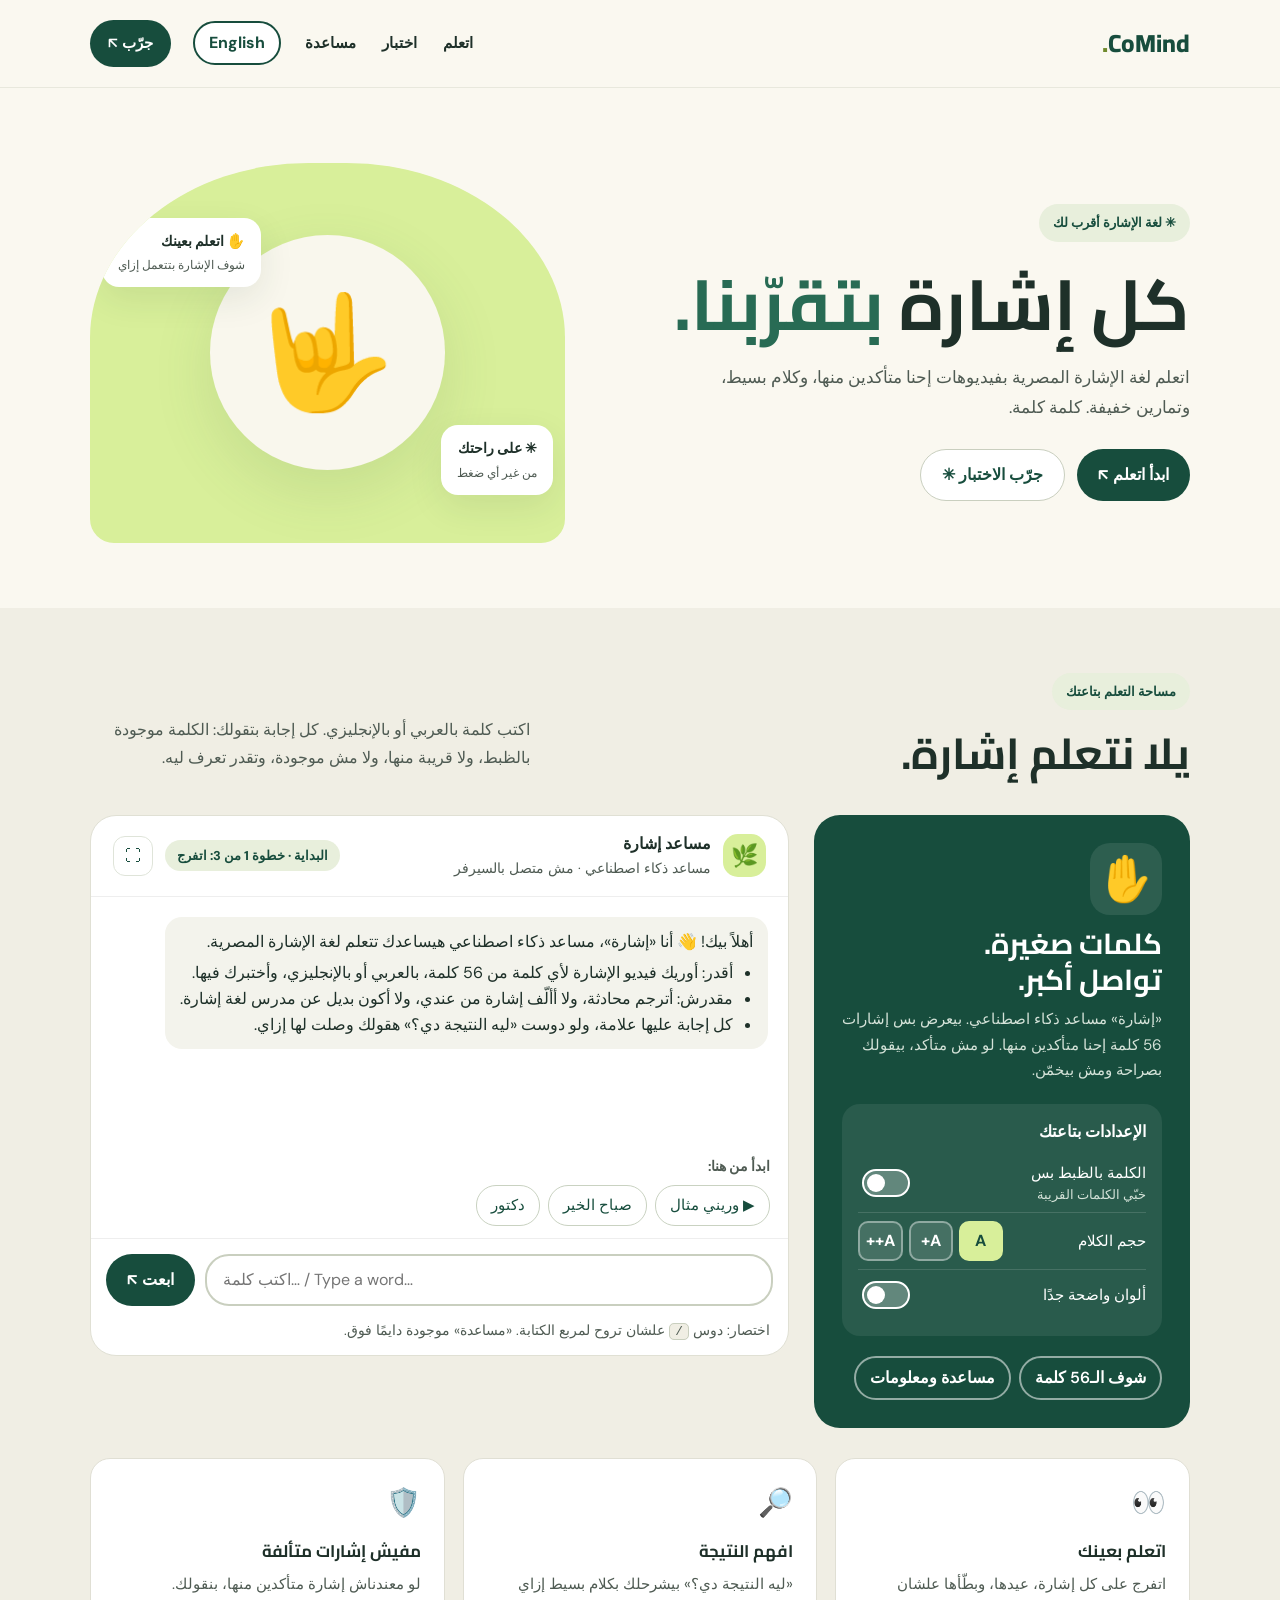
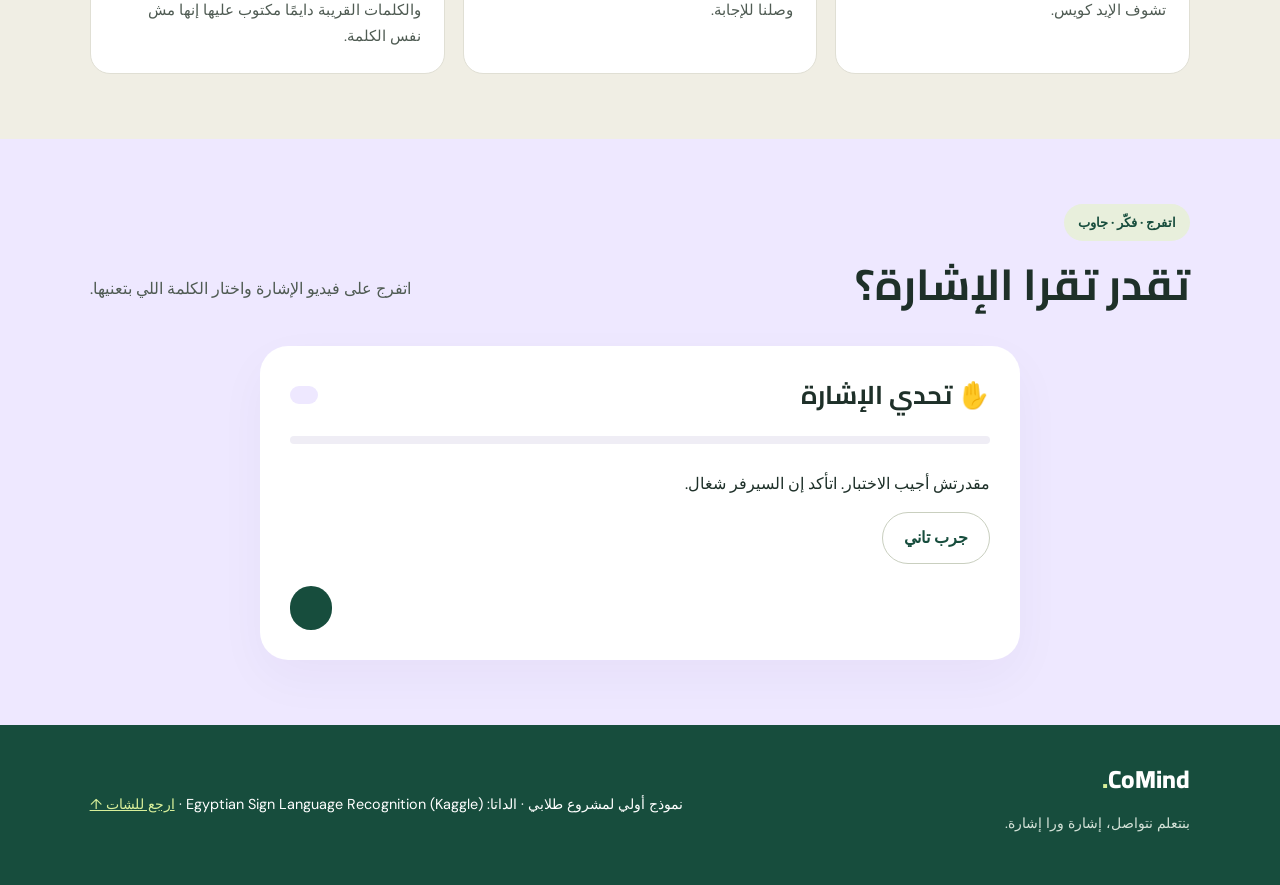
==== commit 41cc2dcd: "Merge and solve all the conflicts" ====
--- a/ISHARA/frontend/index.html
+++ b/ISHARA/frontend/index.html
@@ -1,155 +1,177 @@
-
 <!DOCTYPE html>
-<html lang="en">
+<html lang="ar" dir="rtl">
 <head>
 <meta charset="UTF-8">
 <meta name="viewport" content="width=device-width, initial-scale=1.0">
-<title>ISHARA | Learn Sign Language</title>
-
+<title>إشارة | اتعلم لغة الإشارة المصرية</title>
+<link rel="icon" href="favicon.ico" type="image/x-icon">
 <link rel="stylesheet" href="style.css">
 </head>
+<body>
+<a class="skip-link" href="#userInput" data-i18n="skip">Skip to the chat</a>
 
-<body>
-
-<nav>
+<nav aria-label="Main" data-i18n-attr="aria-label:navLabel">
   <div class="logo">CoMind<span>.</span></div>
   <div class="nav-links">
-    <a href="#learn">Learn</a>
-    <a href="#quiz">Quiz</a>
-    <a href="#learn" class="nav-cta">Try it ↗</a>
+    <a href="#learn" data-i18n="navLearn">Learn</a>
+    <a href="#quiz" data-i18n="navQuiz">Quiz</a>
+    <button type="button" class="linklike" onclick="openHelp()" data-i18n="navHelp">Help</button>
+    <button type="button" class="lang-btn" id="langBtn" onclick="toggleLang()">English</button>
+    <a href="#learn" class="nav-cta" onclick="focusInput()" data-i18n="navTry">Try it ↗</a>
   </div>
 </nav>
 
+<main>
 <header class="hero">
   <div>
-    <div class="eyebrow">✳ SIGN LANGUAGE, MADE CLOSER</div>
-    <h1>Every sign brings us <em>closer.</em></h1>
-    <p>
-      Discover Egyptian Sign Language through visual demonstrations,
-      simple explanations, and fun interactive practice.
-      One word at a time.
-    </p>
+    <div class="eyebrow" data-i18n="heroEyebrow">✳ SIGN LANGUAGE, MADE CLOSER</div>
+    <h1 data-i18n-html="heroTitle">Every sign brings us <em>closer.</em></h1>
+    <p data-i18n="heroText">Discover Egyptian Sign Language through verified sign videos, clear labels, and interactive practice. One word at a time.</p>
     <div class="hero-buttons">
-      <button class="btn btn-primary" onclick="document.querySelector('#learn').scrollIntoView()">Start learning ↗</button>
-      <button class="btn btn-light" onclick="document.querySelector('#quiz').scrollIntoView()">Take the quiz ✳</button>
+      <button class="btn btn-primary" onclick="document.querySelector('#learn').scrollIntoView(); focusInput()" data-i18n="heroStart">Start learning ↗</button>
+      <button class="btn btn-light" onclick="document.querySelector('#quiz').scrollIntoView()" data-i18n="heroQuiz">Take the quiz ✳</button>
     </div>
   </div>
-
-  <div class="hero-art">
-    <div class="float-card card-one">✋ Visual learning<small>See signs in action</small></div>
+  <div class="hero-art" aria-hidden="true">
+    <div class="float-card card-one"><span data-i18n="float1">✋ Visual learning</span><small data-i18n="float1s">See signs in action</small></div>
     <div class="art-circle">🤟</div>
-    <div class="float-card card-two">✳ Learn at your pace<small>Practice without pressure</small></div>
+    <div class="float-card card-two"><span data-i18n="float2">✳ Learn at your pace</span><small data-i18n="float2s">Practice without pressure</small></div>
   </div>
 </header>
 
-<section class="section chat-section" id="learn">
+<section class="section chat-section" id="learn" aria-labelledby="learn-title">
   <div class="section-heading">
     <div>
-      <div class="eyebrow">YOUR LEARNING SPACE</div>
-      <h2>Let's learn a sign.</h2>
+      <div class="eyebrow" data-i18n="learnEyebrow">YOUR LEARNING SPACE</div>
+      <h2 id="learn-title" data-i18n="learnTitle">Let's learn a sign.</h2>
     </div>
-    <p>Type a word or phrase in Arabic or English. Explore how the assistant lookup works.</p>
+    <p data-i18n="learnText">Type a word in Arabic or English. Every answer tells you if it is an exact match, a close word, or not found, and you can see why.</p>
   </div>
 
   <div class="chat-layout">
-    <div class="chat-info">
+    <aside class="chat-info" aria-labelledby="aboutTitle">
       <div>
-        <div class="chat-icon">✋</div>
-        <h3>Small words.<br>Big connections.</h3>
-        <p>Explore signs through a simple conversation. If a sign cannot be verified, the assistant should say so clearly.</p>
+        <div class="chat-icon" aria-hidden="true">✋</div>
+        <h3 id="aboutTitle" data-i18n-html="aboutTitle">Small words.<br>Big connections.</h3>
+        <p data-i18n="aboutText">CoMind is an AI assistant. It only shows signs from a dataset of 56 words that we are sure of. If it isn't sure, it tells you and doesn't guess.</p>
       </div>
-      <div style="font-size:12px;color:#d4e2d8">✳ Designed around Explainability</div>
-    </div>
+
+      <div class="settings" role="group" aria-labelledby="settings-title">
+        <h4 id="settings-title" data-i18n="setTitle">Your settings</h4>
+        <div class="setting-row">
+          <label for="exactOnly"><span data-i18n="setExact">Exact matches only</span><small data-i18n="setExactS">Hide close words</small></label>
+          <input type="checkbox" role="switch" class="switch" id="exactOnly">
+        </div>
+        <div class="setting-row">
+          <span class="lbl" id="sizeLabel" data-i18n="setSize">Text size</span>
+          <div class="size-buttons" role="group" aria-labelledby="sizeLabel">
+            <button type="button" data-scale="1" aria-pressed="true" data-i18n-attr="aria-label:size1">A</button>
+            <button type="button" data-scale="1.25" aria-pressed="false" data-i18n-attr="aria-label:size2">A+</button>
+            <button type="button" data-scale="1.5" aria-pressed="false" data-i18n-attr="aria-label:size3">A++</button>
+          </div>
+        </div>
+        <div class="setting-row">
+          <label for="highContrast" data-i18n="setContrast">High contrast</label>
+          <input type="checkbox" role="switch" class="switch" id="highContrast">
+        </div>
+      </div>
+
+      <div class="info-links">
+        <button type="button" onclick="openBrowse()" data-i18n="browseBtn">Browse the 56 words</button>
+        <button type="button" onclick="openHelp()" data-i18n="helpBtn">Help and data</button>
+      </div>
+    </aside>
 
     <div class="chatbox" id="chatbox">
       <div class="chat-header">
-        <div class="bot-avatar">🌿</div>
-        <div class="chat-header-title">
-          <strong>Ishara Assistant</strong>
-          <small><span class="online"></span> Interactive prototype</small>
+        <div class="bot-avatar" aria-hidden="true">🌿</div>
+        <div>
+          <strong data-i18n="botName">Ishara Assistant</strong>
+          <small id="connStatus"></small>
         </div>
+        <div class="stage-pill" id="stagePill"></div>
         <button class="chat-maximize" id="chatMaximize" type="button" aria-label="Maximize chat" title="Maximize chat">⛶</button>
       </div>
 
-      <div class="messages" id="messages" aria-live="polite">
-        <div class="message bot-message">
-          أهلاً بيك! 👋 أنا مساعد تعليمي يستخدم مجموعة فيديوهات موثقة ومحدودة. اكتب كلمة أو اختَر مثالاً.
-        </div>
-      </div>
+      <div class="messages" id="messages" role="log" aria-live="polite" aria-relevant="additions" data-i18n-attr="aria-label:convLabel"></div>
 
-      <div class="quick-prompts">
-        <button type="button" onclick="sendWord('عامل إيه')">عامل إيه</button>
-        <button type="button" onclick="sendWord('بحب')">بحب</button>
-        <button type="button" onclick="sendWord('بسرعة')">بسرعة</button>
-        <button type="button" onclick="sendWord('صباح الخير')">صباح الخير</button>
-      </div>
+      <div class="quick-prompts" id="quickPrompts" role="group" data-i18n-attr="aria-label:suggLabel"></div>
 
-      <form class="chat-input" id="chatForm">
-        <input id="userInput" placeholder="Type a word or phrase..." autocomplete="off" required>
-        <button class="btn btn-primary" type="submit">Send ↗</button>
+      <form class="chat-input" id="chatForm" autocomplete="off">
+        <label for="userInput" class="visually-hidden" data-i18n="inputLabel">Type a word in Arabic or English</label>
+        <input id="userInput" dir="auto" maxlength="300" required data-i18n-attr="placeholder:inputPh">
+        <button class="btn btn-primary" type="submit" data-i18n="send">Send ↗</button>
       </form>
+      <div class="hint" data-i18n-html="hint"></div>
     </div>
   </div>
 
   <div class="features">
     <div class="feature">
-      <div class="emoji">👀</div>
-      <h3>Learn visually</h3>
-      <p>Sign videos help learners observe the movement instead of relying on text alone.</p>
+      <div class="emoji" aria-hidden="true">👀</div>
+      <h3 data-i18n="f1t">Learn visually</h3>
+      <p data-i18n="f1p">Watch each sign, replay it, and slow it down to see the hands clearly.</p>
     </div>
     <div class="feature">
-      <div class="emoji">🔎</div>
-      <h3>Understand the result</h3>
-      <p>The intended system explains whether a result is an exact match or a related suggestion.</p>
+      <div class="emoji" aria-hidden="true">🔎</div>
+      <h3 data-i18n="f2t">Understand the result</h3>
+      <p data-i18n="f2p">“Why this result?” tells you in simple words how CoMind found each answer.</p>
     </div>
     <div class="feature">
-      <div class="emoji">🛡️</div>
-      <h3>No made-up signs</h3>
-      <p>If no verified result exists, the assistant should clearly tell the learner.</p>
+      <div class="emoji" aria-hidden="true">🛡️</div>
+      <h3 data-i18n="f3t">No made-up signs</h3>
+      <p data-i18n="f3p">If we don't have a sign we're sure of, CoMind says so. Close words are always marked as not the same word.</p>
     </div>
   </div>
 </section>
 
-<section class="section quiz-section" id="quiz">
+<section class="section quiz-section" id="quiz" aria-labelledby="quiz-title">
   <div class="section-heading">
     <div>
-      <div class="eyebrow">WATCH · THINK · ANSWER</div>
-      <h2>Can you read the sign?</h2>
+      <div class="eyebrow" data-i18n="quizEyebrow">WATCH · THINK · ANSWER</div>
+      <h2 id="quiz-title" data-i18n="quizTitle">Can you read the sign?</h2>
     </div>
-    <p>Watch the sign language video and choose the word that matches its meaning.</p>
+    <p data-i18n="quizText">Watch the sign video and choose the word it means.</p>
   </div>
 
   <div class="quiz-wrap">
     <div class="quiz-top">
-      <h3>✋ Sign Challenge</h3>
-      <div class="score-pill" id="scorePill">Score: 0 / 5</div>
+      <h3 data-i18n="quizBox">✋ Sign Challenge</h3>
+      <div class="score-pill" id="scorePill" aria-live="polite"></div>
     </div>
-
-    <div class="progress">
+    <div class="progress" role="progressbar" aria-valuemin="0" aria-valuemax="5" aria-valuenow="0" id="progress" data-i18n-attr="aria-label:quizProgress">
       <div class="progress-bar" id="progressBar"></div>
     </div>
-      <div class="progress-label" id="progressLabel" aria-live="polite">Progress: 0 of 5</div>
-
     <div id="quizContent"></div>
-
     <div class="quiz-bottom">
-      <small id="quizStatus">Question 1 of 5</small>
-      <button class="btn btn-primary" id="nextBtn" onclick="nextQuestion()" disabled>
-        Next question →
-      </button>
+      <small id="quizStatus"></small>
+      <button class="btn btn-primary" id="nextBtn" onclick="nextQuestion()" disabled></button>
     </div>
   </div>
 </section>
+</main>
 
 <footer>
   <div>
-    <div class="logo" style="color:white">CoMind<span>.</span></div>
-    <p>Learning to communicate, one sign at a time.</p>
+    <div class="logo" style="color:white">CoMind<span style="color:var(--lime)">.</span></div>
+    <p data-i18n="footTag">Learning to communicate, one sign at a time.</p>
   </div>
-  <div style="font-size:13px">A student prototype · <a href="#learn">Explore the demo ↑</a></div>
+  <div style="font-size:.9rem"><span data-i18n="footData">A student prototype · Data: Egyptian Sign Language Recognition (Kaggle)</span> · <a href="#learn" data-i18n="footBack">Back to the chat ↑</a></div>
 </footer>
 
+<dialog id="browseDialog" aria-labelledby="browseTitle">
+  <h2 id="browseTitle" data-i18n="browseTitle">All 56 words</h2>
+  <p data-i18n="browseText">These are the only words CoMind can show. Choose one to see its sign.</p>
+  <div class="word-grid" id="wordGrid"></div>
+  <div class="close-row"><button class="btn btn-light" type="button" onclick="this.closest('dialog').close()" data-i18n="close">Close</button></div>
+</dialog>
+
+<dialog id="helpDialog" aria-labelledby="helpTitle">
+  <h2 id="helpTitle" data-i18n="helpTitle">Help and data</h2>
+  <div id="helpBody"></div>
+  <div class="close-row"><button class="btn btn-primary" type="button" onclick="this.closest('dialog').close()" data-i18n="close">Close</button></div>
+</dialog>
+
 <script src="script.js" defer></script>
-
 </body>
 </html>
--- a/ISHARA/frontend/style.css
+++ b/ISHARA/frontend/style.css
@@ -1,4 +1,5 @@
-@import url('https://fonts.googleapis.com/css2?family=DM+Sans:wght@400;500;600;700;800&family=Playfair+Display:wght@600;700&display=swap');
+
+@import url('https://fonts.googleapis.com/css2?family=DM+Sans:wght@400;500;600;700;800&family=Playfair+Display:wght@600;700&family=Cairo:wght@400;600;700;800&display=swap');
 
 :root {
   --green: #174d3d;
@@ -7,645 +8,289 @@
   --lime: #d8ef9a;
   --purple: #eee8ff;
   --ink: #1e3029;
-  --muted: #78847c;
+  --muted: #4f5b53;            /* was #78847c (3.7:1). Now 6.7:1 on cream */
+  --focus: #b45309;
+  --scale: 1;
 }
 
 * { box-sizing: border-box; }
-html { scroll-behavior: smooth; }
+html { scroll-behavior: smooth; font-size: calc(16px * var(--scale)); }
 
 body {
-  margin: 0;
+  margin: 0; overflow-x: hidden;
   background: var(--cream);
   color: var(--ink);
-  font-family: 'DM Sans', sans-serif;
-}
+  font-family: 'DM Sans', 'Noto Sans Arabic', Arial, sans-serif;
+  line-height: 1.5;
+}
+[lang="ar"], [dir="rtl"] { font-family: 'Cairo', 'Noto Sans Arabic', 'DM Sans', Arial, sans-serif; }
+html[dir="rtl"] h1, html[dir="rtl"] h2, html[dir="rtl"] h3, html[dir="rtl"] .logo, html[dir="rtl"] dialog h2 { font-family: 'Cairo', Arial, sans-serif; letter-spacing: 0; }
+html[dir="rtl"] .eyebrow { letter-spacing: 0; }
+html[dir="rtl"] .entry-label .ar { font-family: 'Cairo', sans-serif; }
 
 button, input { font: inherit; }
 button { cursor: pointer; }
 
+:focus-visible { outline: 3px solid var(--focus); outline-offset: 2px; }
+
+.skip-link {
+  position: absolute; inset-inline-start: 8px; top: -200px; background: var(--green); color: #fff;
+  padding: 10px 16px; border-radius: 8px; z-index: 100;
+}
+.skip-link:focus { top: 8px; }
+.visually-hidden {
+  position: absolute !important; width: 1px; height: 1px; overflow: hidden;
+  clip: rect(0 0 0 0); white-space: nowrap;
+}
+
 nav {
-  display: flex;
-  align-items: center;
-  justify-content: space-between;
-  padding: 20px 7%;
-  border-bottom: 1px solid #e8e8dd;
-  background: var(--cream);
-  position: sticky;
-  top: 0;
-  z-index: 10;
-}
-
-.logo {
-  font-size: 25px;
-  font-weight: 800;
-  letter-spacing: -1px;
-  color: var(--green);
-}
-.logo span { color: #a5bf62; }
-
-.nav-links {
-  display: flex;
-  gap: 26px;
-  align-items: center;
-}
-
-.nav-links a {
-  text-decoration: none;
-  color: var(--ink);
-  font-size: 14px;
-  font-weight: 600;
-}
-
-.nav-cta {
-  background: var(--green);
-  color: white !important;
-  padding: 12px 18px;
-  border-radius: 30px;
-}
+  display: flex; align-items: center; justify-content: space-between;
+  padding: 20px 7%; border-bottom: 1px solid #e8e8dd; background: var(--cream);
+  position: sticky; top: 0; z-index: 10;
+}
+.logo { font-size: 1.55rem; font-weight: 800; letter-spacing: -1px; color: var(--green); }
+.logo span { color: #6f8a2c; }
+.nav-links { display: flex; gap: 22px; align-items: center; }
+.nav-links a, .nav-links button.linklike {
+  text-decoration: none; color: var(--ink); font-size: .95rem; font-weight: 600;
+  background: none; border: 0; padding: 6px 2px;
+}
+.nav-links a.nav-cta { background: var(--green); color: #fff !important; padding: 12px 18px; border-radius: 30px; }
 
 .hero {
-  padding: 75px 7% 65px;
-  display: grid;
-  grid-template-columns: 1.1fr .9fr;
-  gap: 45px;
-  align-items: center;
-}
-
+  padding: 75px 7% 65px; display: grid; grid-template-columns: 1.1fr .9fr; gap: 45px; align-items: center;
+}
 .eyebrow {
-  display: inline-flex;
-  align-items: center;
-  gap: 8px;
-  background: #e8efdc;
-  color: var(--green);
-  padding: 9px 14px;
-  border-radius: 30px;
-  font-size: 12px;
-  font-weight: 800;
-  letter-spacing: .7px;
-}
-
+  display: inline-flex; align-items: center; gap: 8px; background: #e8efdc; color: var(--green);
+  padding: 9px 14px; border-radius: 30px; font-size: .8rem; font-weight: 800; letter-spacing: .7px;
+}
 h1 {
-  font-family: 'Playfair Display', serif;
-  font-size: clamp(43px, 5.5vw, 72px);
-  line-height: 1.08;
-  letter-spacing: -2px;
-  margin: 24px 0 20px;
-}
-
+  font-family: 'Playfair Display', serif; font-size: clamp(2.6rem, 5.5vw, 4.5rem);
+  line-height: 1.08; letter-spacing: -2px; margin: 24px 0 20px;
+}
 h1 em { color: var(--green2); font-style: normal; }
-
-.hero p {
-  max-width: 500px;
-  color: var(--muted);
-  line-height: 1.8;
-  font-size: 16px;
-}
-
-.hero-buttons {
-  display: flex;
-  gap: 12px;
-  flex-wrap: wrap;
-  margin-top: 27px;
-}
+.hero p { max-width: 520px; color: var(--muted); line-height: 1.8; font-size: 1.05rem; }
+.hero-buttons { display: flex; gap: 12px; flex-wrap: wrap; margin-top: 27px; }
 
 .btn {
-  border: 0;
-  border-radius: 30px;
-  padding: 14px 21px;
-  font-weight: 700;
-  transition: .2s;
+  border: 0; border-radius: 30px; padding: 13px 21px; font-weight: 700; transition: transform .2s;
+  min-height: 44px;
 }
 .btn:hover { transform: translateY(-2px); }
 .btn-primary { background: var(--green); color: white; }
-.btn-light { background: white; color: var(--green); border: 1px solid #e5e5d9; }
+.btn-light { background: white; color: var(--green); border: 1px solid #c9cfbf; }
+.btn-small { padding: 8px 14px; font-size: .9rem; min-height: 40px; }
 
 .hero-art {
-  min-height: 380px;
-  background: var(--lime);
-  border-radius: 46% 46% 24px 24px;
-  position: relative;
-  display: flex;
-  justify-content: center;
-  align-items: center;
-  overflow: hidden;
-}
-
+  min-height: 380px; background: var(--lime); border-radius: 46% 46% 24px 24px; position: relative;
+  display: flex; justify-content: center; align-items: center; overflow: hidden;
+}
 .art-circle {
-  width: 235px;
-  height: 235px;
-  border-radius: 50%;
-  background: #f9f7ed;
-  display: flex;
-  align-items: center;
-  justify-content: center;
-  font-size: 110px;
-  box-shadow: 0 20px 60px #476a3a22;
-}
-
+  width: 235px; height: 235px; border-radius: 50%; background: #f9f7ed; display: flex;
+  align-items: center; justify-content: center; font-size: 110px; box-shadow: 0 20px 60px #476a3a22;
+}
 .float-card {
-  position: absolute;
-  background: white;
-  border-radius: 17px;
-  padding: 13px 16px;
-  box-shadow: 0 12px 35px #243c2818;
-  font-size: 13px;
-  font-weight: 700;
-}
-.float-card small {
-  display: block;
-  color: var(--muted);
-  font-weight: 500;
-  margin-top: 4px;
-}
+  position: absolute; background: white; border-radius: 17px; padding: 13px 16px;
+  box-shadow: 0 12px 35px #243c2818; font-size: .9rem; font-weight: 700;
+}
+.float-card small { display: block; color: var(--muted); font-weight: 500; margin-top: 4px; }
 .card-one { top: 55px; left: 12px; }
 .card-two { bottom: 48px; right: 12px; }
 
-.section {
-  padding: 65px 7%;
-  scroll-margin-top: 85px;
-}
-
-.section-heading {
-  display: flex;
-  align-items: end;
-  justify-content: space-between;
-  gap: 20px;
-  margin-bottom: 28px;
-}
-
-.section-heading h2 {
-  font-family: 'Playfair Display', serif;
-  font-size: clamp(30px, 4vw, 43px);
-  margin: 12px 0 0;
-  letter-spacing: -1px;
-}
-
-.section-heading p {
-  color: var(--muted);
-  max-width: 420px;
-  line-height: 1.7;
-  font-size: 14px;
-}
+.section { padding: 65px 7%; scroll-margin-top: 85px; }
+.section-heading { display: flex; align-items: end; justify-content: space-between; gap: 20px; margin-bottom: 28px; }
+.section-heading h2 { font-family: 'Playfair Display', serif; font-size: clamp(1.9rem, 4vw, 2.7rem); margin: 12px 0 0; letter-spacing: -1px; }
+.section-heading p { color: var(--muted); max-width: 440px; line-height: 1.7; font-size: 1rem; }
 
 .chat-section { background: #f0eee4; }
-
-.chat-layout {
-  display: grid;
-  grid-template-columns: .7fr 1.3fr;
-  gap: 25px;
-}
+.chat-layout { display: grid; grid-template-columns: .7fr 1.3fr; gap: 25px; align-items: start; }
 
 .chat-info {
-  background: var(--green);
-  color: white;
-  border-radius: 26px;
-  padding: 30px;
-  display: flex;
-  flex-direction: column;
-  justify-content: space-between;
-  min-height: 390px;
-}
-
-.chat-info h3 {
-  font-family: 'Playfair Display', serif;
-  font-size: 30px;
-  line-height: 1.25;
-  margin: 15px 0;
-}
-.chat-info p {
-  color: #d4e2d8;
-  line-height: 1.7;
-  font-size: 14px;
-}
-.chat-icon {
-  font-size: 52px;
-  background: #ffffff18;
-  width: 83px;
-  height: 83px;
-  display: grid;
-  place-items: center;
-  border-radius: 23px;
-}
+  background: var(--green); color: white; border-radius: 26px; padding: 28px;
+  display: flex; flex-direction: column; gap: 20px;
+}
+.chat-info h3 { font-family: 'Playfair Display', serif; font-size: 1.8rem; line-height: 1.25; margin: 10px 0; }
+.chat-info p { color: #d4e2d8; line-height: 1.7; font-size: .95rem; margin: 0; }
+.chat-icon { font-size: 44px; background: #ffffff18; width: 72px; height: 72px; display: grid; place-items: center; border-radius: 20px; }
+
+.settings { background: #ffffff14; border-radius: 18px; padding: 16px; }
+.settings h4 { margin: 0 0 10px; font-size: 1rem; }
+.setting-row { display: flex; align-items: center; justify-content: space-between; gap: 10px; padding: 8px 0; border-top: 1px solid #ffffff22; }
+.setting-row:first-of-type { border-top: 0; }
+.setting-row label, .setting-row span.lbl { font-size: .95rem; }
+.setting-row small { display: block; color: #d4e2d8; font-size: .8rem; }
+.switch { appearance: none; width: 48px; height: 28px; border-radius: 20px; background: #ffffff44; position: relative; flex-shrink: 0; border: 2px solid #fff; }
+.switch::after { content: ""; position: absolute; top: 3px; left: 3px; width: 18px; height: 18px; border-radius: 50%; background: #fff; transition: left .2s; }
+.switch:checked { background: var(--lime); }
+.switch:checked::after { left: 23px; background: var(--green); }
+.size-buttons { display: flex; gap: 6px; }
+.size-buttons button { background: #ffffff22; color: #fff; border: 2px solid #ffffff66; border-radius: 10px; min-width: 44px; min-height: 40px; font-weight: 700; }
+.size-buttons button[aria-pressed="true"] { background: var(--lime); color: var(--green); border-color: var(--lime); }
+.info-links { display: flex; flex-wrap: wrap; gap: 8px; }
+.info-links button { background: transparent; color: #fff; border: 2px solid #ffffff88; border-radius: 30px; padding: 8px 14px; min-height: 40px; font-weight: 600; }
 
 .chatbox {
-  background: white;
-  border-radius: 26px;
-  border: 1px solid #e8e8dd;
-  overflow: hidden;
-  min-height: 390px;
-  display: flex;
-  flex-direction: column;
-}
-.chatbox.maximized {
-  border-radius: 0;
-  height: 100vh;
-  inset: 0;
-  max-width: none;
-  position: fixed;
-  width: 100vw;
-  z-index: 100;
-}
-.chatbox.maximized .messages { max-height: none; }
-
-.chat-header {
-  padding: 18px 22px;
-  display: flex;
-  align-items: center;
-  gap: 12px;
-  border-bottom: 1px solid #eee;
-}
-
-.bot-avatar {
-  width: 43px;
-  height: 43px;
-  border-radius: 15px;
-  background: var(--lime);
-  display: grid;
-  place-items: center;
-  font-size: 22px;
-}
-.chat-header strong { display: block; font-size: 14px; }
-.chat-header small { color: var(--muted); font-size: 12px; }
-.chat-header-title { flex: 1; }
-.chat-maximize {
-  background: white;
-  border: 1px solid #dfe4d9;
-  border-radius: 12px;
-  color: var(--green);
-  font-size: 17px;
-  height: 36px;
-  width: 36px;
-}
-.online {
-  width: 7px;
-  height: 7px;
-  display: inline-block;
-  background: #61bd76;
-  border-radius: 50%;
-  margin-right: 4px;
-}
+  background: white; border-radius: 26px; border: 1px solid #e0e0d4; overflow: hidden;
+  display: flex; flex-direction: column;
+}
+.chat-header { padding: 16px 22px; display: flex; align-items: center; gap: 12px; border-bottom: 1px solid #eee; }
+.bot-avatar { width: 43px; height: 43px; border-radius: 15px; background: var(--lime); display: grid; place-items: center; font-size: 22px; }
+.chat-header strong { display: block; font-size: 1rem; }
+.chat-header small { color: var(--muted); font-size: .85rem; }
+.stage-pill { margin-inline-start: auto; background: #e8efdc; color: var(--green); border-radius: 20px; padding: 6px 12px; font-size: .8rem; font-weight: 800; }
 
 .messages {
-  padding: 20px;
-  display: flex;
-  flex-direction: column;
-  gap: 13px;
-  flex: 1;
-  min-height: 190px;
-  max-height: 310px;
-  overflow-y: auto;
-}
-
-.message {
-  max-width: 88%;
-  border-radius: 17px;
-  padding: 12px 15px;
-  font-size: 13px;
-  line-height: 1.6;
-}
-.message[dir="rtl"] { text-align: right; }
+  padding: 20px; display: flex; flex-direction: column; gap: 14px; flex: 1;
+  min-height: 260px; max-height: 620px; overflow-y: auto;
+}
+.message { max-width: 92%; border-radius: 17px; padding: 12px 15px; font-size: 1rem; line-height: 1.6; }
 .bot-message { background: #f3f3ec; align-self: flex-start; }
 .user-message { background: var(--green); color: white; align-self: flex-end; }
-
-.quick-prompts {
-  display: flex;
-  flex-wrap: wrap;
-  gap: 7px;
-  padding: 0 18px 15px;
-}
+.status-message { background: transparent; color: var(--muted); font-style: normal; align-self: flex-start; padding: 4px 8px; }
+.message ul { margin: 6px 0 0; padding-inline-start: 20px; }
+
+.quick-prompts { display: flex; flex-wrap: wrap; gap: 8px; padding: 0 18px 12px; }
+.quick-label { width: 100%; font-size: .85rem; color: var(--muted); font-weight: 700; }
 .quick-prompts button {
-  background: white;
-  border: 1px solid #dfe4d9;
-  border-radius: 20px;
-  padding: 8px 12px;
-  font-size: 12px;
-  color: var(--green);
-}
-
-.message-actions {
-  display: flex;
-  flex-wrap: wrap;
-  gap: 7px;
-  margin-top: 9px;
-}
-.message-actions button, .trace-toggle {
-  background: white;
-  border: 1px solid #cfd9c9;
-  border-radius: 18px;
-  color: var(--green);
-  font-size: 11px;
-  padding: 7px 10px;
-}
-.trace-panel {
-  background: #f6f7f1;
-  border-left: 3px solid var(--green2);
-  border-radius: 8px;
-  color: var(--ink);
-  font-size: 11px;
-  line-height: 1.6;
-  margin-top: 9px;
-  padding: 9px;
-}
-.result-label {
-  color: var(--green2);
-  font-size: 11px;
-  font-weight: 800;
-  margin-top: 8px;
-}
-.handover-card {
-  background: #edf5e6;
-  border: 1px solid #c7ddba;
-  border-radius: 14px;
-  color: var(--ink);
-  font-size: 12px;
-  line-height: 1.7;
-  margin: 10px 0 4px;
-  padding: 13px;
-}
-.handover-card strong { display: block; margin-bottom: 4px; }
-.handover-card a {
-  color: var(--green);
-  display: inline-block;
-  font-weight: 800;
-  margin-top: 7px;
-}
-.video-frame {
-  background: #eaf0df;
-  border-radius: 12px;
-  margin-top: 10px;
-  overflow: hidden;
-  position: relative;
-}
-.video-frame video {
-  display: block;
-  width: 100%;
-  max-height: 420px;
-  background: #10251f;
-  object-fit: contain;
-}
-.video-frame:fullscreen {
-  display: grid;
-  place-items: center;
-  background: #07130f;
-  padding: 24px;
-}
-.video-frame:fullscreen video {
-  width: min(100%, 1100px);
-  max-height: calc(100vh - 48px);
-}
-.video-expand {
-  background: #174d3ddd;
-  border: 0;
-  border-radius: 9px;
-  color: white;
-  padding: 6px 9px;
-  position: absolute;
-  right: 8px;
-  top: 8px;
-  cursor: pointer;
-  z-index: 1;
-}
-.video-replay,
-.video-speed {
-  background: #174d3ddd;
-  border: 0;
-  border-radius: 9px;
-  color: white;
-  padding: 6px 9px;
-  position: absolute;
-  top: 8px;
-  cursor: pointer;
-  z-index: 1;
-}
-.video-replay { left: 8px; }
-.video-speed { left: 74px; }
-.video-expand:hover,
-.video-replay:hover,
-.video-speed:hover {
-  background: #103b2f;
-}
-
-.chat-input {
-  display: flex;
-  gap: 10px;
-  border-top: 1px solid #eee;
-  padding: 15px;
-}
-.chat-input input {
-  min-width: 0;
-  flex: 1;
-  border: 1px solid #e5e5df;
-  border-radius: 24px;
-  padding: 12px 16px;
-  outline: none;
-}
+  background: white; border: 1px solid #c9d2c1; border-radius: 20px; padding: 8px 14px;
+  font-size: .95rem; color: var(--green); min-height: 40px;
+}
+
+.chat-input { display: flex; gap: 10px; border-top: 1px solid #eee; padding: 15px; }
+.chat-input input { min-width: 0; flex: 1; border: 2px solid #c9cfbf; border-radius: 24px; padding: 12px 16px; font-size: 1rem; }
 .chat-input input:focus { border-color: var(--green2); }
-.chat-input button { padding: 0 20px; }
-
-.result-card {
-  margin-top: 10px;
-  padding: 13px;
-  border-radius: 15px;
-  background: white;
-  border: 1px solid #e4e8dc;
-}
-.video-placeholder {
-  background: #eaf0df;
-  border-radius: 12px;
-  min-height: 115px;
-  display: flex;
-  align-items: center;
-  justify-content: center;
-  flex-direction: column;
-  gap: 6px;
-  font-size: 32px;
-}
-.video-placeholder small { font-size: 11px; color: #60755d; }
-.result-note { font-size: 11px; color: #68766a; margin-top: 9px; }
-
-.features {
-  display: grid;
-  grid-template-columns: repeat(3,1fr);
-  gap: 18px;
-  margin-top: 30px;
-}
-.feature {
-  border: 1px solid #e7e6dc;
-  background: white;
-  padding: 23px;
-  border-radius: 20px;
-}
+.hint { padding: 0 18px 14px; font-size: .85rem; color: var(--muted); }
+kbd { background: #f0eee4; border: 1px solid #c9cfbf; border-radius: 5px; padding: 0 5px; font-size: .8rem; }
+
+/* Result card */
+.result-card { margin-top: 10px; padding: 14px; border-radius: 15px; background: white; border: 1px solid #dfe4d6; }
+.result-card + .result-card { margin-top: 10px; }
+.badge {
+  display: inline-flex; align-items: center; gap: 6px; font-weight: 800; font-size: .9rem;
+  padding: 5px 11px; border-radius: 20px; border: 2px solid currentColor;
+}
+.badge .ico { font-size: 1rem; }
+.badge-R1, .badge-R2 { color: #166534; background: #e6f5e8; }
+.badge-R3 { color: #9a3412; background: #fff1e6; border-style: dashed; }
+.badge-R4 { color: #475569; background: #eef2f6; }
+.badge-R0, .badge-R5 { color: #1d4ed8; background: #e8f0ff; }
+.badge-R6 { color: #7c2d12; background: #fef3c7; }
+.badge-R7 { color: #7c2d12; background: #fef3c7; }
+.entry-label { font-weight: 800; font-size: 1.1rem; margin: 10px 0 4px; }
+.entry-label .ar { font-family: 'Cairo', 'Noto Sans Arabic', sans-serif; }
+.entry-note { font-size: .9rem; color: #7c2d12; background: #fef3c7; border-radius: 10px; padding: 8px 10px; margin: 6px 0; }
+.related-reason { font-size: .9rem; color: var(--ink); margin: 4px 0 6px; }
+.result-card video { width: 100%; max-width: 420px; border-radius: 12px; margin-top: 8px; background: #eaf0df; display: block; }
+.video-controls { display: flex; flex-wrap: wrap; gap: 6px; margin-top: 8px; }
+.video-controls button { background: #f3f3ec; border: 1px solid #c9cfbf; border-radius: 10px; padding: 6px 10px; min-height: 40px; font-size: .9rem; }
+.video-controls button[aria-pressed="true"] { background: var(--green); color: #fff; border-color: var(--green); }
+
+.result-actions { display: flex; flex-wrap: wrap; gap: 8px; margin-top: 10px; align-items: center; }
+.result-actions button { background: white; border: 1px solid #c9cfbf; border-radius: 20px; padding: 7px 13px; min-height: 40px; font-size: .9rem; color: var(--green); font-weight: 600; }
+.result-actions .why-btn { background: var(--green); color: white; border-color: var(--green); }
+.feedback-row { display: flex; gap: 6px; align-items: center; margin-inline-start: auto; }
+.feedback-row button { min-width: 44px; }
+.feedback-row button[aria-pressed="true"] { background: var(--lime); }
+.reason-box { margin-top: 8px; padding: 10px; border: 1px dashed #c9cfbf; border-radius: 12px; font-size: .9rem; }
+.reason-box fieldset { border: 0; margin: 0; padding: 0; display: flex; flex-wrap: wrap; gap: 8px 14px; }
+.reason-box legend { font-weight: 700; margin-bottom: 6px; }
+
+/* Why panel */
+.why-panel { margin-top: 10px; background: #fbfbf6; border: 1px solid #dfe4d6; border-radius: 14px; padding: 14px; font-size: .92rem; }
+.why-panel h4 { margin: 0 0 6px; font-size: 1rem; }
+.why-panel .in-short { font-size: 1rem; font-weight: 600; margin: 0 0 10px; }
+.why-panel dl { display: grid; grid-template-columns: max-content 1fr; gap: 6px 12px; margin: 0; }
+.why-panel dt { font-weight: 700; color: var(--muted); }
+.why-panel dd { margin: 0; overflow-wrap: anywhere; }
+.why-panel table { width: 100%; border-collapse: collapse; margin-top: 8px; font-size: .88rem; }
+.why-panel th, .why-panel td { text-align: start; border-bottom: 1px solid #e3e6dc; padding: 5px 6px; vertical-align: top; }
+.why-panel caption { text-align: start; font-weight: 700; padding: 6px 0; }
+.why-panel details { margin-top: 10px; }
+.why-panel summary { font-weight: 700; cursor: pointer; }
+.why-panel pre { white-space: pre-wrap; font-size: .8rem; background: #f3f3ec; padding: 8px; border-radius: 8px; max-height: 260px; overflow: auto; }
+
+.handover-box { margin-top: 10px; background: #fff; border: 2px solid #7c2d12; border-radius: 12px; padding: 10px 12px; font-size: .92rem; }
+.handover-box strong { display: block; margin-bottom: 4px; }
+
+.features { display: grid; grid-template-columns: repeat(3,1fr); gap: 18px; margin-top: 30px; }
+.feature { border: 1px solid #e0dfd4; background: white; padding: 23px; border-radius: 20px; }
 .feature .emoji { font-size: 28px; }
-.feature h3 { font-size: 16px; margin: 15px 0 8px; }
-.feature p { color: var(--muted); font-size: 13px; line-height: 1.7; margin: 0; }
-
+.feature h3 { font-size: 1.05rem; margin: 15px 0 8px; }
+.feature p { color: var(--muted); font-size: .95rem; line-height: 1.7; margin: 0; }
+
+/* Quiz */
 .quiz-section { background: var(--purple); }
-
-.quiz-wrap {
-  max-width: 760px;
-  margin: 0 auto;
-  background: white;
-  border-radius: 28px;
-  padding: 30px;
-  box-shadow: 0 18px 50px #3226600a;
-}
-
-.quiz-top {
-  display: flex;
-  justify-content: space-between;
-  align-items: center;
-  gap: 15px;
-}
-.quiz-top h3 {
-  font-family: 'Playfair Display', serif;
-  font-size: 25px;
-  margin: 0;
-}
-.score-pill {
-  background: var(--purple);
-  color: #59429a;
-  border-radius: 25px;
-  padding: 9px 14px;
-  font-size: 13px;
-  font-weight: 800;
-}
-
-.progress {
-  height: 7px;
-  background: #efedf5;
-  border-radius: 10px;
-  overflow: hidden;
-  margin: 22px 0 8px;
-}
-.progress-bar {
-  height: 100%;
-  width: 0%;
-  background: #8b72cb;
-  transition: width .3s;
-}
-.progress-bar.complete { background: #286b54; }
-.progress-label {
-  color: #6d5aa3;
-  font-size: 12px;
-  font-weight: 700;
-  text-align: right;
-}
-
-.question-count {
-  font-size: 12px;
-  color: #8b72cb;
-  font-weight: 800;
-  text-transform: uppercase;
-  letter-spacing: 1px;
-}
-.question {
-  font-size: 21px;
-  font-weight: 800;
-  line-height: 1.5;
-  margin: 12px 0 20px;
-}
-
-.quiz-video-box {
-  margin: 20px 0;
-  padding: 12px;
-  background: #f5f6ef;
-  border-radius: 20px;
-}
-.quiz-video {
-  width: 100%;
-  max-height: 340px;
-  min-height: 220px;
-  display: block;
-  object-fit: contain;
-  background: #eaf0df;
-  border-radius: 18px;
-}
-.quiz-video-label {
-  font-size: 12px;
-  color: #647565;
-  margin: 8px 4px 2px;
-}
-
+.quiz-wrap { max-width: 760px; margin: 0 auto; background: white; border-radius: 28px; padding: 30px; box-shadow: 0 18px 50px #3226600a; }
+.quiz-top { display: flex; justify-content: space-between; align-items: center; gap: 15px; }
+.quiz-top h3 { font-family: 'Playfair Display', serif; font-size: 1.6rem; margin: 0; }
+.score-pill { background: var(--purple); color: #59429a; border-radius: 25px; padding: 9px 14px; font-size: .9rem; font-weight: 800; }
+.progress { height: 8px; background: #efedf5; border-radius: 10px; overflow: hidden; margin: 22px 0 28px; }
+.progress-bar { height: 100%; width: 0%; background: #6a4fb3; transition: width .3s; }
+.question-count { font-size: .85rem; color: #6a4fb3; font-weight: 800; text-transform: uppercase; letter-spacing: 1px; }
+.question { font-size: 1.3rem; font-weight: 800; line-height: 1.5; margin: 12px 0 20px; }
+.quiz-video-box { margin: 20px 0; padding: 12px; background: #f5f6ef; border-radius: 20px; }
+.quiz-video { width: 100%; max-height: 340px; min-height: 220px; display: block; object-fit: contain; background: #eaf0df; border-radius: 18px; }
+.quiz-video-label { font-size: .9rem; color: var(--muted); margin: 8px 4px 2px; }
 .answers { display: grid; gap: 10px; }
 .answer {
-  display: flex;
-  align-items: center;
-  gap: 12px;
-  width: 100%;
-  text-align: left;
-  padding: 15px 17px;
-  background: white;
-  border: 1px solid #e8e5ef;
-  border-radius: 14px;
-  color: var(--ink);
-  transition: .2s;
-}
-.answer:hover:not(:disabled) {
-  border-color: #286b54;
-  background: #f3f8ef;
-}
-.answer.correct { background: #e6f5e8; border-color: #66b57b; }
-.answer.wrong { background: #fff0ed; border-color: #e58d7c; }
+  display: flex; align-items: center; gap: 12px; width: 100%; text-align: start; padding: 14px 17px;
+  background: white; border: 2px solid #e1ddeb; border-radius: 14px; color: var(--ink); font-size: 1.05rem;
+}
+.answer:hover:not(:disabled) { border-color: #286b54; background: #f3f8ef; }
+.answer.correct { background: #e6f5e8; border-color: #166534; }
+.answer.wrong { background: #fff0ed; border-color: #b42318; }
 .answer:disabled { cursor: default; opacity: 1; }
-.answer-letter {
-  display: grid;
-  place-items: center;
-  width: 32px;
-  height: 32px;
-  flex-shrink: 0;
-  border-radius: 10px;
-  background: #f0eee4;
-  font-weight: 800;
-}
-
-.feedback {
-  margin-top: 15px;
-  font-size: 14px;
-  line-height: 1.6;
-  font-weight: 600;
-}
-
-.quiz-bottom {
-  display: flex;
-  justify-content: space-between;
-  align-items: center;
-  gap: 12px;
-  margin-top: 22px;
-}
-.quiz-bottom small { color: var(--muted); }
-
-footer {
-  background: var(--green);
-  color: white;
-  padding: 36px 7%;
-  display: flex;
-  justify-content: space-between;
-  align-items: center;
-  gap: 20px;
-  flex-wrap: wrap;
-}
-footer p { color: #c7d8cd; font-size: 13px; }
-footer a { color: var(--lime); text-decoration: none; }
-
+.answer-letter { display: grid; place-items: center; width: 32px; height: 32px; flex-shrink: 0; border-radius: 10px; background: #f0eee4; font-weight: 800; }
+.answer .mark { margin-inline-start: auto; font-weight: 800; }
+.feedback { margin-top: 15px; font-size: 1rem; line-height: 1.6; font-weight: 600; }
+.feedback small { display: block; font-weight: 500; color: var(--muted); }
+.quiz-bottom { display: flex; justify-content: space-between; align-items: center; gap: 12px; margin-top: 22px; }
+.quiz-bottom small { color: var(--muted); font-size: .9rem; }
+
+dialog { border: 0; border-radius: 20px; padding: 24px; max-width: 640px; width: 92vw; box-shadow: 0 30px 80px #0004; color: var(--ink); }
+dialog::backdrop { background: #0006; }
+dialog h2 { margin-top: 0; font-family: 'Playfair Display', serif; }
+dialog .close-row { display: flex; justify-content: flex-end; margin-top: 16px; }
+.word-grid { display: grid; grid-template-columns: repeat(auto-fill, minmax(150px, 1fr)); gap: 8px; max-height: 55vh; overflow: auto; padding: 4px; }
+.word-grid button { background: #f3f3ec; border: 1px solid #c9cfbf; border-radius: 12px; padding: 8px; text-align: start; min-height: 44px; }
+.word-grid button span { display: block; font-size: .85rem; color: var(--muted); }
+.help-badges { list-style: none; padding: 0; display: grid; gap: 8px; }
+
+footer { background: var(--green); color: white; padding: 36px 7%; display: flex; justify-content: space-between; align-items: center; gap: 20px; flex-wrap: wrap; }
+footer p { color: #d4e2d8; font-size: .9rem; }
+footer a { color: var(--lime); }
+
+/* High contrast mode */
+body.hc { --cream: #ffffff; --ink: #000; --muted: #222; --green: #003322; --green2: #003322; }
+body.hc .bot-message { background: #fff; border: 2px solid #000; }
+body.hc .chat-section, body.hc .quiz-section { background: #fff; }
+body.hc .hero p, body.hc .section-heading p { color: #000; }
+body.hc .badge { background: #fff !important; color: #000 !important; }
+
+@media (prefers-reduced-motion: reduce) {
+  * { transition: none !important; animation: none !important; scroll-behavior: auto !important; }
+}
 @media(max-width:800px) {
   .hero { grid-template-columns: 1fr; padding-top: 45px; }
   .hero-art { min-height: 300px; }
   .chat-layout { grid-template-columns: 1fr; }
-  .chat-info { min-height: 250px; }
   .features { grid-template-columns: 1fr; }
   .section-heading { align-items: start; flex-direction: column; }
 }
-
 @media(max-width:520px) {
   nav { padding: 16px 5%; }
-  .nav-links { gap: 12px; }
-  .nav-links a { font-size: 12px; }
-  .nav-cta { padding: 10px 12px; }
+  .nav-links { gap: 10px; }
   .hero, .section { padding-left: 5%; padding-right: 5%; }
-  .hero-art { min-height: 280px; }
   .art-circle { width: 175px; height: 175px; font-size: 80px; }
-  .card-one { left: 5px; }
-  .card-two { right: 5px; }
   .quiz-wrap { padding: 20px; }
-  .question { font-size: 18px; }
-}
+  .stage-pill { display: none; }
+}
+
+.lang-btn { background: #fff; border: 2px solid var(--green); color: var(--green); border-radius: 30px; padding: 8px 14px; font-weight: 700; min-height: 40px; }
+.story { margin: 0 0 10px; padding-inline-start: 22px; }
+.story li { margin-bottom: 4px; }
+.why-panel .who { background: #eef2ea; border-radius: 10px; padding: 8px 10px; margin: 8px 0; }
+.why-panel details.expert > summary { font-weight: 700; color: var(--green); }
+html[dir="rtl"] .why-panel th, html[dir="rtl"] .why-panel td { text-align: right; }
+
+.chatbox.maximized{position:fixed;inset:0;z-index:1000;width:100vw;height:100dvh;max-width:none;border-radius:0;display:flex;flex-direction:column}.chatbox.maximized .messages{flex:1;max-height:none}.chat-maximize{border:1px solid #dfe4d9;border-radius:12px;background:#fff;color:var(--green);width:40px;height:40px;flex:none}.video-fullscreen{margin-inline-start:auto}.video-frame:fullscreen video{width:100%;height:100vh;max-height:100vh;object-fit:contain;background:#07130f}
